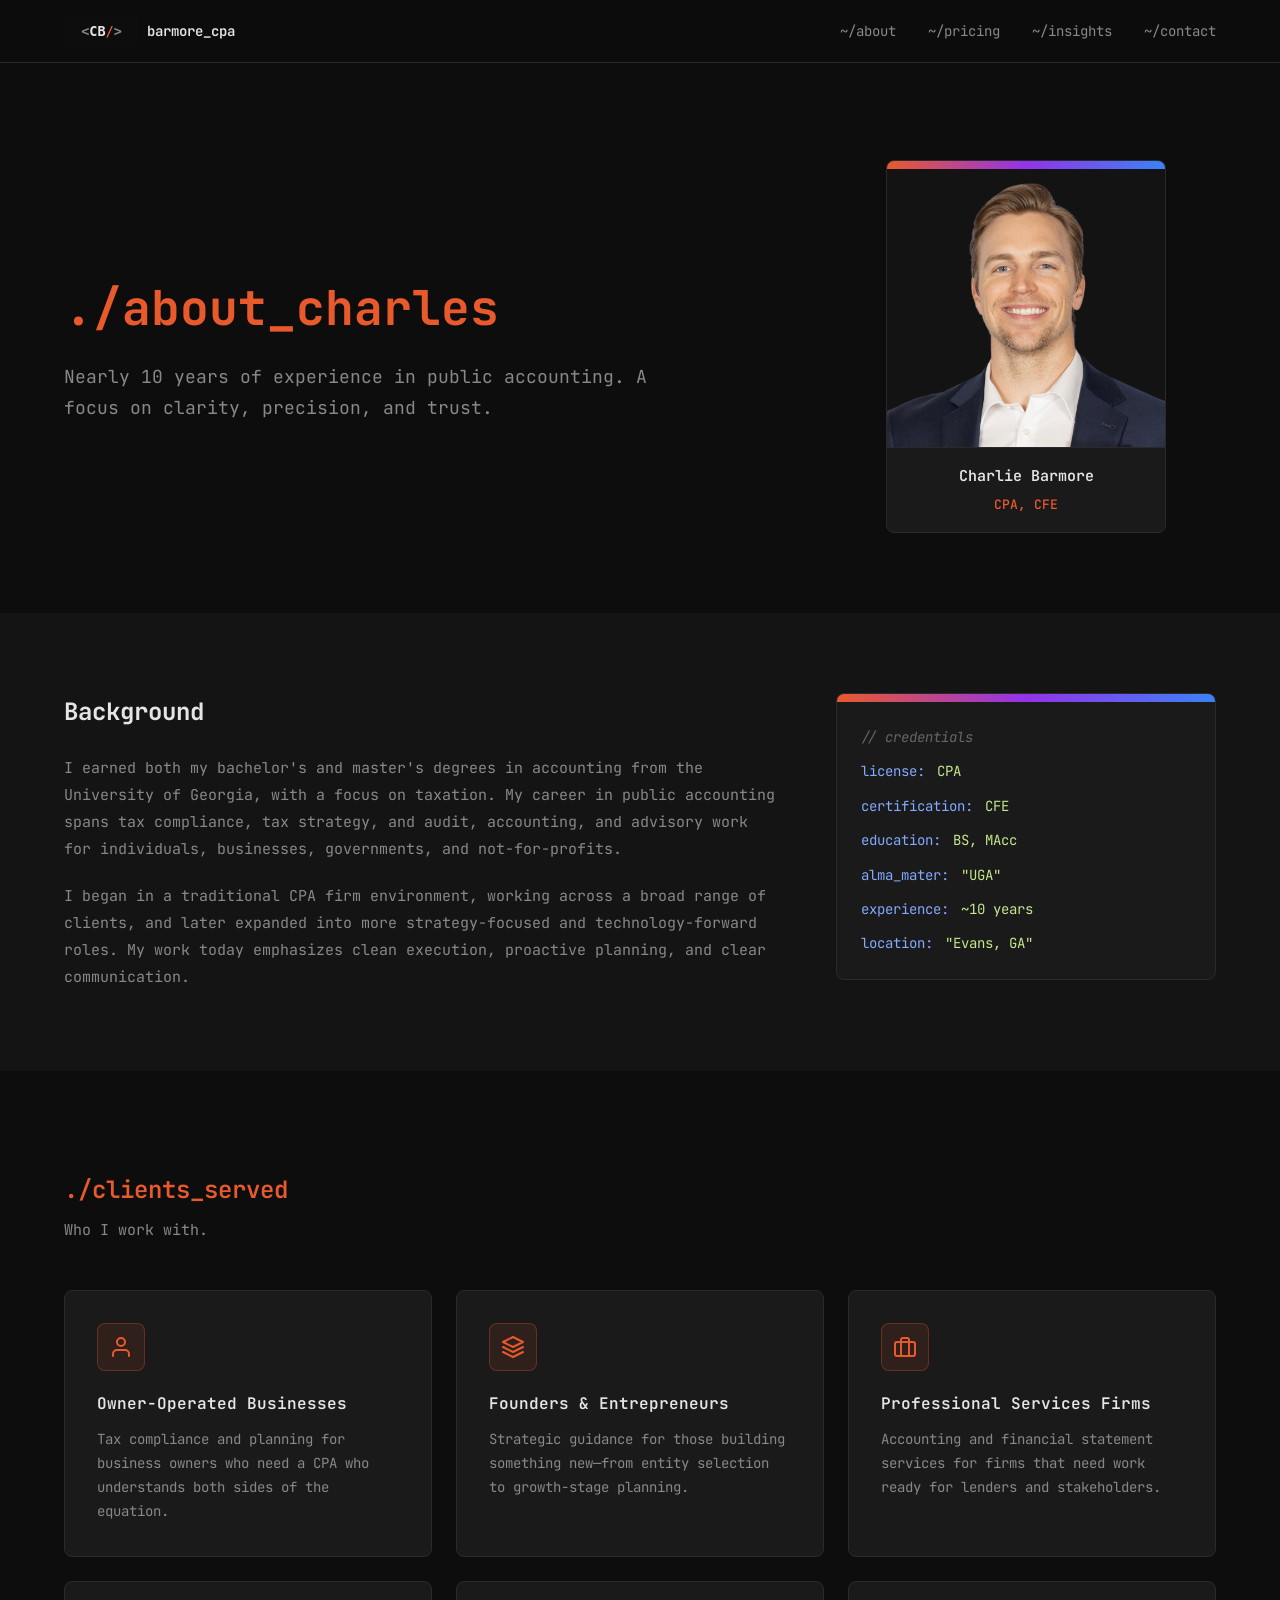
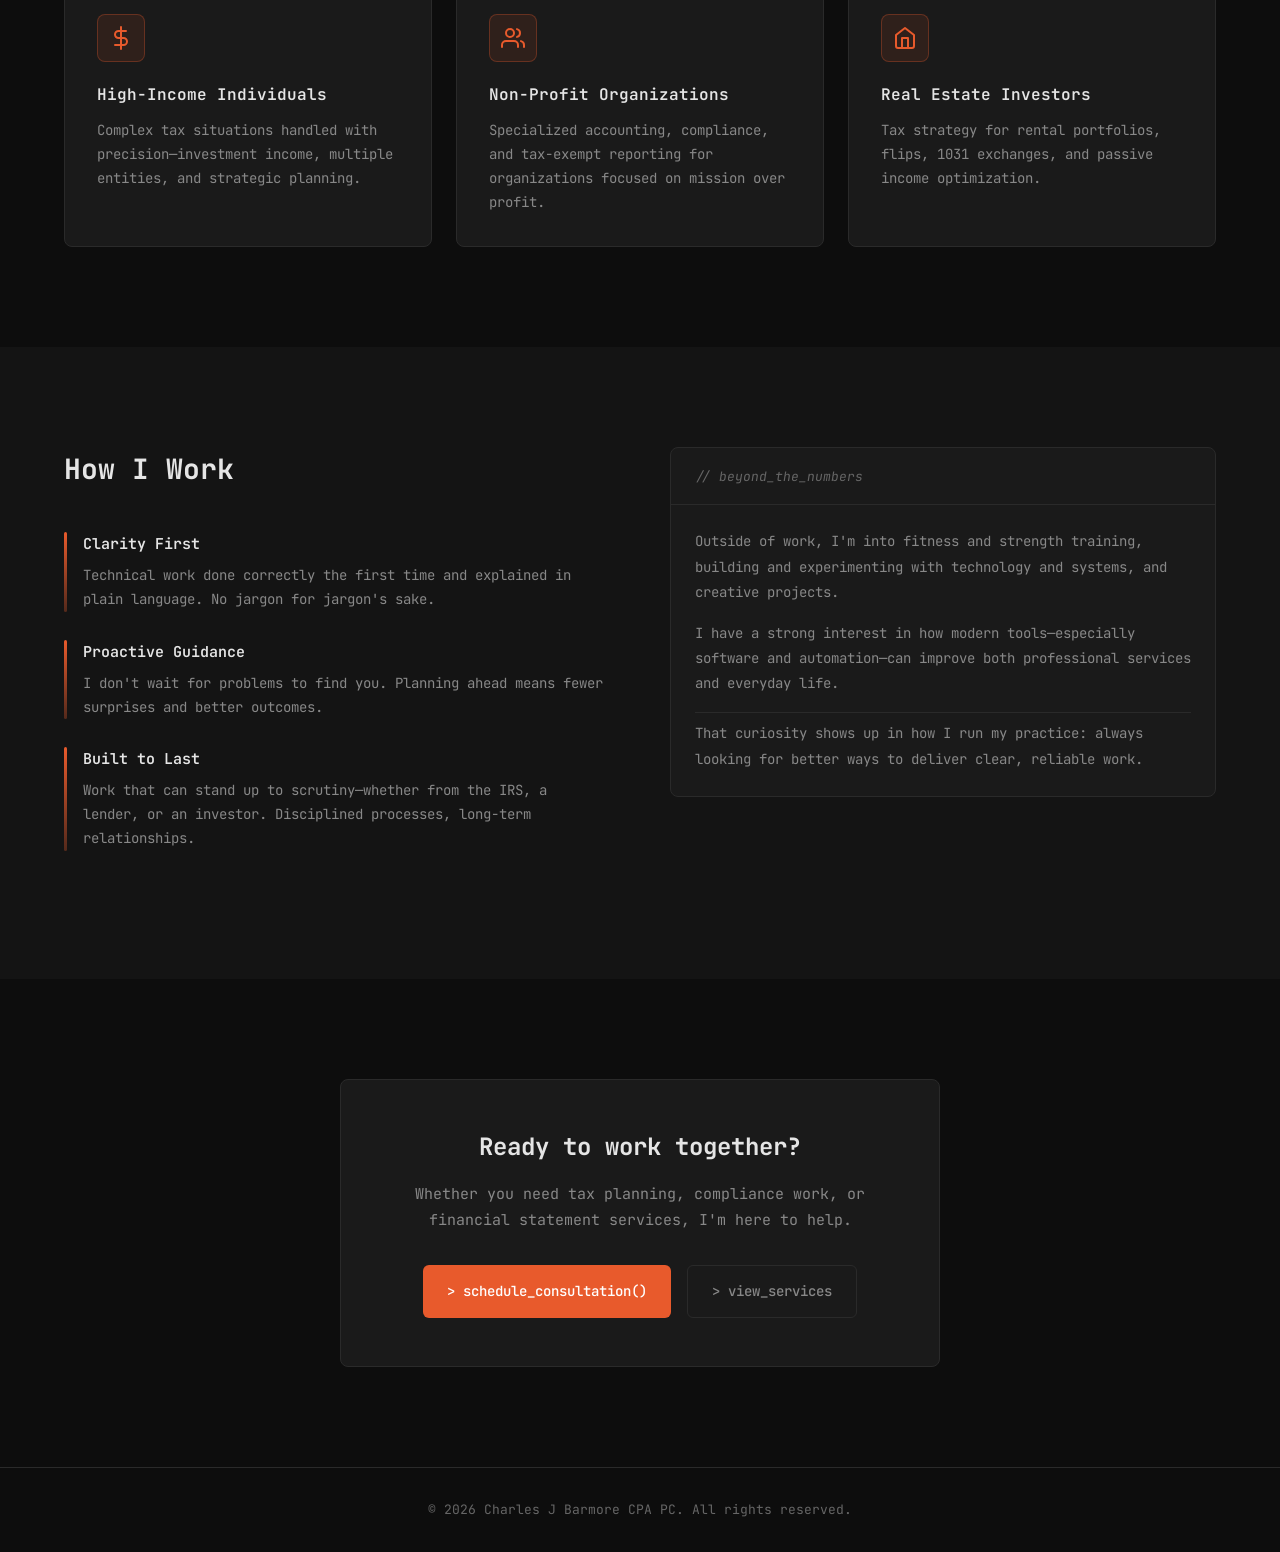
==== about.html @ b48050d1 "Add Notion-powered blog/insights section - Add /api/posts.js endpoint to list published posts from N" ====
<!DOCTYPE html>
<html lang="en">
<head>
    <meta charset="UTF-8">
    <meta name="viewport" content="width=device-width, initial-scale=1.0">
    <title>About | Charles J Barmore CPA PC</title>
    <meta name="description" content="Learn about Charles Barmore, CPA and CFE, with nearly 10 years of experience in tax, accounting, and advisory services for businesses and individuals.">
    <link rel="preconnect" href="https://fonts.googleapis.com">
    <link rel="preconnect" href="https://fonts.gstatic.com" crossorigin>
    <link href="https://fonts.googleapis.com/css2?family=JetBrains+Mono:wght@400;500;600;700&display=swap" rel="stylesheet">
    <link rel="stylesheet" href="styles.css">
</head>
<body>
    <!-- Navigation -->
    <nav class="nav">
        <div class="nav-container">
            <a href="index.html" class="nav-logo">
                <img src="assets/logos/cb-angle-brackets.svg" alt="CB Logo" class="logo-img">
                barmore_cpa
            </a>
            <div class="nav-links">
                <a href="about.html">~/about</a>
                <a href="pricing.html">~/pricing</a>
                <a href="insights.html">~/insights</a>
                <a href="index.html#contact">~/contact</a>
            </div>
        </div>
    </nav>

    <!-- About Hero -->
    <section class="about-hero">
        <div class="container">
            <div class="about-hero-grid">
                <div class="about-hero-content">
                    <h1 class="about-title">./about_charles</h1>
                    <p class="about-intro">
                        Nearly 10 years of experience in public accounting. A focus on clarity, precision, and trust.
                    </p>
                </div>
                <div class="about-photo-container">
                    <div class="about-photo-frame">
                        <div class="photo-header"></div>
                        <img src="assets/CJB CPA.png" alt="Charles Barmore" class="about-photo">
                        <div class="photo-caption">
                            <span class="caption-name">Charlie Barmore</span>
                            <span class="caption-credentials">CPA, CFE</span>
                        </div>
                    </div>
                </div>
            </div>
        </div>
    </section>

    <!-- Bio Section -->
    <section class="about-bio">
        <div class="container">
            <div class="bio-grid">
                <div class="bio-content">
                    <h2>Background</h2>
                    <p>
                        I earned both my bachelor's and master's degrees in accounting from the University of Georgia, with a focus on taxation. My career in public accounting spans tax compliance, tax strategy, and audit, accounting, and advisory work for individuals, businesses, governments, and not-for-profits.
                    </p>
                    <p>
                        I began in a traditional CPA firm environment, working across a broad range of clients, and later expanded into more strategy-focused and technology-forward roles. My work today emphasizes clean execution, proactive planning, and clear communication.
                    </p>
                </div>
                <div class="credentials-card">
                    <div class="credentials-header"></div>
                    <div class="credentials-content">
                        <div class="credential">
                            <span class="credential-label">// credentials</span>
                        </div>
                        <div class="credential">
                            <span class="credential-key">license:</span>
                            <span class="credential-value">CPA</span>
                        </div>
                        <div class="credential">
                            <span class="credential-key">certification:</span>
                            <span class="credential-value">CFE</span>
                        </div>
                        <div class="credential">
                            <span class="credential-key">education:</span>
                            <span class="credential-value">BS, MAcc</span>
                        </div>
                        <div class="credential">
                            <span class="credential-key">alma_mater:</span>
                            <span class="credential-value">"UGA"</span>
                        </div>
                        <div class="credential">
                            <span class="credential-key">experience:</span>
                            <span class="credential-value">~10 years</span>
                        </div>
                        <div class="credential">
                            <span class="credential-key">location:</span>
                            <span class="credential-value">"Evans, GA"</span>
                        </div>
                    </div>
                </div>
            </div>
        </div>
    </section>

    <!-- Clients Section -->
    <section class="about-clients">
        <div class="container">
            <h2 class="section-title">./clients_served</h2>
            <p class="section-subtitle">Who I work with.</p>

            <div class="clients-grid">
                <div class="client-card">
                    <div class="client-icon">
                        <svg xmlns="http://www.w3.org/2000/svg" width="24" height="24" viewBox="0 0 24 24" fill="none" stroke="currentColor" stroke-width="2" stroke-linecap="round" stroke-linejoin="round">
                            <path d="M20 21v-2a4 4 0 0 0-4-4H8a4 4 0 0 0-4 4v2"></path>
                            <circle cx="12" cy="7" r="4"></circle>
                        </svg>
                    </div>
                    <h3>Owner-Operated Businesses</h3>
                    <p>Tax compliance and planning for business owners who need a CPA who understands both sides of the equation.</p>
                </div>

                <div class="client-card">
                    <div class="client-icon">
                        <svg xmlns="http://www.w3.org/2000/svg" width="24" height="24" viewBox="0 0 24 24" fill="none" stroke="currentColor" stroke-width="2" stroke-linecap="round" stroke-linejoin="round">
                            <polygon points="12 2 2 7 12 12 22 7 12 2"></polygon>
                            <polyline points="2 17 12 22 22 17"></polyline>
                            <polyline points="2 12 12 17 22 12"></polyline>
                        </svg>
                    </div>
                    <h3>Founders & Entrepreneurs</h3>
                    <p>Strategic guidance for those building something new—from entity selection to growth-stage planning.</p>
                </div>

                <div class="client-card">
                    <div class="client-icon">
                        <svg xmlns="http://www.w3.org/2000/svg" width="24" height="24" viewBox="0 0 24 24" fill="none" stroke="currentColor" stroke-width="2" stroke-linecap="round" stroke-linejoin="round">
                            <rect x="2" y="7" width="20" height="14" rx="2" ry="2"></rect>
                            <path d="M16 21V5a2 2 0 0 0-2-2h-4a2 2 0 0 0-2 2v16"></path>
                        </svg>
                    </div>
                    <h3>Professional Services Firms</h3>
                    <p>Accounting and financial statement services for firms that need work ready for lenders and stakeholders.</p>
                </div>

                <div class="client-card">
                    <div class="client-icon">
                        <svg xmlns="http://www.w3.org/2000/svg" width="24" height="24" viewBox="0 0 24 24" fill="none" stroke="currentColor" stroke-width="2" stroke-linecap="round" stroke-linejoin="round">
                            <line x1="12" y1="1" x2="12" y2="23"></line>
                            <path d="M17 5H9.5a3.5 3.5 0 0 0 0 7h5a3.5 3.5 0 0 1 0 7H6"></path>
                        </svg>
                    </div>
                    <h3>High-Income Individuals</h3>
                    <p>Complex tax situations handled with precision—investment income, multiple entities, and strategic planning.</p>
                </div>

                <div class="client-card">
                    <div class="client-icon">
                        <svg xmlns="http://www.w3.org/2000/svg" width="24" height="24" viewBox="0 0 24 24" fill="none" stroke="currentColor" stroke-width="2" stroke-linecap="round" stroke-linejoin="round">
                            <path d="M17 21v-2a4 4 0 0 0-4-4H5a4 4 0 0 0-4 4v2"></path>
                            <circle cx="9" cy="7" r="4"></circle>
                            <path d="M23 21v-2a4 4 0 0 0-3-3.87"></path>
                            <path d="M16 3.13a4 4 0 0 1 0 7.75"></path>
                        </svg>
                    </div>
                    <h3>Non-Profit Organizations</h3>
                    <p>Specialized accounting, compliance, and tax-exempt reporting for organizations focused on mission over profit.</p>
                </div>

                <div class="client-card">
                    <div class="client-icon">
                        <svg xmlns="http://www.w3.org/2000/svg" width="24" height="24" viewBox="0 0 24 24" fill="none" stroke="currentColor" stroke-width="2" stroke-linecap="round" stroke-linejoin="round">
                            <path d="M3 9l9-7 9 7v11a2 2 0 0 1-2 2H5a2 2 0 0 1-2-2z"></path>
                            <polyline points="9 22 9 12 15 12 15 22"></polyline>
                        </svg>
                    </div>
                    <h3>Real Estate Investors</h3>
                    <p>Tax strategy for rental portfolios, flips, 1031 exchanges, and passive income optimization.</p>
                </div>
            </div>
        </div>
    </section>

    <!-- Philosophy Section -->
    <section class="about-philosophy">
        <div class="container">
            <div class="philosophy-grid">
                <div class="philosophy-content">
                    <h2>How I Work</h2>

                    <div class="feature">
                        <div class="feature-bar"></div>
                        <div class="feature-content">
                            <h3>Clarity First</h3>
                            <p>Technical work done correctly the first time and explained in plain language. No jargon for jargon's sake.</p>
                        </div>
                    </div>

                    <div class="feature">
                        <div class="feature-bar"></div>
                        <div class="feature-content">
                            <h3>Proactive Guidance</h3>
                            <p>I don't wait for problems to find you. Planning ahead means fewer surprises and better outcomes.</p>
                        </div>
                    </div>

                    <div class="feature">
                        <div class="feature-bar"></div>
                        <div class="feature-content">
                            <h3>Built to Last</h3>
                            <p>Work that can stand up to scrutiny—whether from the IRS, a lender, or an investor. Disciplined processes, long-term relationships.</p>
                        </div>
                    </div>
                </div>

                <div class="personal-block">
                    <div class="personal-header">
                        <span class="personal-label">// beyond_the_numbers</span>
                    </div>
                    <div class="personal-content">
                        <p>Outside of work, I'm into fitness and strength training, building and experimenting with technology and systems, and creative projects.</p>
                        <p>I have a strong interest in how modern tools—especially software and automation—can improve both professional services and everyday life.</p>
                        <p class="personal-highlight">That curiosity shows up in how I run my practice: always looking for better ways to deliver clear, reliable work.</p>
                    </div>
                </div>
            </div>
        </div>
    </section>

    <!-- CTA Section -->
    <section class="about-cta">
        <div class="container">
            <div class="cta-card">
                <h2>Ready to work together?</h2>
                <p>Whether you need tax planning, compliance work, or financial statement services, I'm here to help.</p>
                <div class="cta-buttons">
                    <a href="index.html#contact" class="btn btn-primary">&gt; schedule_consultation()</a>
                    <a href="index.html#services" class="btn btn-secondary">&gt; view_services</a>
                </div>
            </div>
        </div>
    </section>

    <!-- Footer -->
    <footer class="footer">
        <div class="container">
            <p>&copy; 2026 Charles J Barmore CPA PC. All rights reserved.</p>
        </div>
    </footer>
</body>
</html>
---- styles.css ----
/* CSS Variables */
:root {
    --bg-primary: #0d0d0d;
    --bg-secondary: #141414;
    --bg-card: #1a1a1a;
    --bg-card-border: #2a2a2a;
    --text-primary: #e5e5e5;
    --text-secondary: #888888;
    --text-muted: #666666;
    --accent: #e85a2c;
    --accent-hover: #ff6b3d;
    --white: #ffffff;
    --font-mono: 'JetBrains Mono', 'Fira Code', 'SF Mono', Consolas, monospace;
}

/* Reset & Base */
*, *::before, *::after {
    box-sizing: border-box;
    margin: 0;
    padding: 0;
}

html {
    scroll-behavior: smooth;
}

body {
    font-family: var(--font-mono);
    background-color: var(--bg-primary);
    color: var(--text-primary);
    line-height: 1.6;
    font-size: 15px;
    -webkit-font-smoothing: antialiased;
    -moz-osx-font-smoothing: grayscale;
}

a {
    color: inherit;
    text-decoration: none;
}

/* Container */
.container {
    max-width: 1200px;
    margin: 0 auto;
    padding: 0 24px;
}

/* Navigation */
.nav {
    position: fixed;
    top: 0;
    left: 0;
    right: 0;
    z-index: 1000;
    background-color: rgba(13, 13, 13, 0.9);
    backdrop-filter: blur(10px);
    border-bottom: 1px solid var(--bg-card-border);
}

.nav-container {
    max-width: 1200px;
    margin: 0 auto;
    padding: 16px 24px;
    display: flex;
    justify-content: space-between;
    align-items: center;
}

.nav-logo {
    display: flex;
    align-items: center;
    gap: 8px;
    font-weight: 600;
    font-size: 14px;
}

.logo-icon {
    opacity: 0.7;
}

.logo-img {
    height: 30px;
    width: auto;
}

.nav-links {
    display: flex;
    gap: 32px;
}

.nav-links a {
    color: var(--text-secondary);
    font-size: 14px;
    transition: color 0.2s ease;
}

.nav-links a:hover {
    color: var(--text-primary);
}

/* Hero Section */
.hero {
    min-height: 100vh;
    display: flex;
    align-items: center;
    padding: 120px 0 80px;
}

.status-badge {
    display: inline-flex;
    align-items: center;
    gap: 8px;
    padding: 8px 16px;
    background-color: var(--bg-secondary);
    border: 1px solid var(--bg-card-border);
    border-radius: 20px;
    font-size: 13px;
    color: var(--text-secondary);
    margin-bottom: 32px;
}

.status-dot {
    width: 8px;
    height: 8px;
    background-color: #22c55e;
    border-radius: 50%;
    animation: pulse 2s infinite;
}

@keyframes pulse {
    0%, 100% { opacity: 1; }
    50% { opacity: 0.5; }
}

.hero-title {
    font-size: clamp(40px, 8vw, 72px);
    font-weight: 700;
    line-height: 1.1;
    margin-bottom: 24px;
    letter-spacing: -1px;
}

.hero-title .highlight {
    color: var(--accent);
}

.hero-subtitle {
    font-size: 16px;
    color: var(--text-secondary);
    max-width: 600px;
    margin-bottom: 40px;
    line-height: 1.7;
}

.hero-buttons {
    display: flex;
    gap: 16px;
    flex-wrap: wrap;
}

/* Buttons */
.btn {
    display: inline-flex;
    align-items: center;
    padding: 14px 24px;
    font-family: var(--font-mono);
    font-size: 14px;
    font-weight: 500;
    border-radius: 6px;
    transition: all 0.2s ease;
    cursor: pointer;
    border: none;
}

.btn-primary {
    background-color: var(--accent);
    color: var(--white);
}

.btn-primary:hover {
    background-color: var(--accent-hover);
    transform: translateY(-1px);
}

.btn-secondary {
    background-color: transparent;
    color: var(--text-secondary);
    border: 1px solid var(--bg-card-border);
}

.btn-secondary:hover {
    border-color: var(--text-muted);
    color: var(--text-primary);
}

/* Services Section */
.services {
    padding: 100px 0;
    background-color: var(--bg-primary);
}

.section-title {
    font-size: 24px;
    font-weight: 600;
    color: var(--accent);
    margin-bottom: 8px;
}

.section-title.centered {
    text-align: center;
}

.section-subtitle {
    color: var(--text-secondary);
    margin-bottom: 48px;
    font-size: 15px;
}

.services-grid {
    display: grid;
    grid-template-columns: repeat(auto-fit, minmax(300px, 1fr));
    gap: 24px;
}

.service-card {
    background-color: var(--bg-card);
    border: 1px solid var(--bg-card-border);
    border-radius: 8px;
    padding: 32px;
    transition: border-color 0.2s ease;
}

.service-card:hover {
    border-color: var(--text-muted);
}

.service-icon {
    width: 48px;
    height: 48px;
    display: flex;
    align-items: center;
    justify-content: center;
    background-color: rgba(232, 90, 44, 0.1);
    border: 1px solid rgba(232, 90, 44, 0.3);
    border-radius: 8px;
    margin-bottom: 20px;
    color: var(--accent);
}

.service-card h3 {
    font-size: 16px;
    font-weight: 600;
    margin-bottom: 12px;
    color: var(--text-primary);
}

.service-card p {
    font-size: 14px;
    color: var(--text-secondary);
    line-height: 1.7;
}

/* Why Choose Section */
.why-choose {
    padding: 100px 0;
    background-color: var(--bg-secondary);
}

.why-choose-grid {
    display: grid;
    grid-template-columns: 1fr 1fr;
    gap: 60px;
    align-items: center;
}

.why-choose-content h2 {
    font-size: 28px;
    font-weight: 700;
    margin-bottom: 40px;
}

.feature {
    display: flex;
    gap: 16px;
    margin-bottom: 28px;
}

.feature-bar {
    width: 3px;
    background: linear-gradient(180deg, var(--accent) 0%, rgba(232, 90, 44, 0.3) 100%);
    border-radius: 2px;
    flex-shrink: 0;
}

.feature-content h3 {
    font-size: 15px;
    font-weight: 600;
    margin-bottom: 8px;
}

.feature-content p {
    font-size: 14px;
    color: var(--text-secondary);
    line-height: 1.7;
}

/* Code Block */
.code-block {
    background-color: var(--bg-card);
    border: 1px solid var(--bg-card-border);
    border-radius: 8px;
    overflow: hidden;
}

.code-header {
    height: 8px;
    background: linear-gradient(90deg, var(--accent) 0%, #9333ea 50%, #3b82f6 100%);
}

.code-block pre {
    padding: 24px;
    overflow-x: auto;
    font-size: 13px;
    line-height: 1.8;
}

.code-block code {
    font-family: var(--font-mono);
}

.code-block .keyword {
    color: #c792ea;
}

.code-block .class-name {
    color: #ffcb6b;
}

.code-block .function {
    color: #82aaff;
}

.code-block .param {
    color: var(--accent);
}

/* Contact Section */
.contact {
    padding: 100px 0;
    background-color: var(--bg-primary);
}

.contact .section-title {
    margin-bottom: 48px;
}

.contact-card {
    max-width: 700px;
    margin: 0 auto;
    background-color: var(--bg-card);
    border: 1px solid var(--bg-card-border);
    border-radius: 8px;
    padding: 40px;
}

.contact-info {
    margin-bottom: 32px;
}

.contact-item {
    display: flex;
    align-items: center;
    gap: 12px;
    margin-bottom: 16px;
    color: var(--text-primary);
    font-size: 14px;
}

.contact-item svg {
    color: var(--accent);
    flex-shrink: 0;
}

.contact-item a {
    transition: color 0.2s ease;
}

.contact-item a:hover {
    color: var(--accent);
}

.form-label {
    font-size: 14px;
    color: var(--text-secondary);
    margin-bottom: 16px;
}

.contact-form {
    display: flex;
    flex-direction: column;
    gap: 20px;
}

.form-row {
    display: grid;
    grid-template-columns: 1fr 1fr;
    gap: 16px;
}

.form-group {
    display: flex;
    flex-direction: column;
    gap: 8px;
}

.form-group label {
    font-size: 13px;
    color: var(--text-secondary);
    font-weight: 500;
}

.contact-form input,
.contact-form textarea,
.contact-form select {
    width: 100%;
    padding: 14px 16px;
    background-color: var(--bg-secondary);
    border: 1px solid var(--bg-card-border);
    border-radius: 6px;
    color: var(--text-primary);
    font-family: var(--font-mono);
    font-size: 14px;
    transition: border-color 0.2s ease;
}

.contact-form select {
    cursor: pointer;
    appearance: none;
    background-image: url("data:image/svg+xml,%3Csvg xmlns='http://www.w3.org/2000/svg' width='12' height='12' viewBox='0 0 12 12' fill='none' stroke='%23888888' stroke-width='2' stroke-linecap='round' stroke-linejoin='round'%3E%3Cpath d='M2 4l4 4 4-4'/%3E%3C/svg%3E");
    background-repeat: no-repeat;
    background-position: right 16px center;
}

.contact-form select option {
    background-color: var(--bg-secondary);
    color: var(--text-primary);
}

.contact-form input::placeholder,
.contact-form textarea::placeholder {
    color: var(--text-muted);
}

.contact-form input:focus,
.contact-form textarea:focus,
.contact-form select:focus {
    outline: none;
    border-color: var(--text-muted);
}

.contact-form textarea {
    resize: vertical;
    min-height: 140px;
}

.btn-submit {
    background-color: var(--text-primary);
    color: var(--bg-primary);
    font-weight: 600;
    width: 100%;
    justify-content: center;
}

.btn-submit:hover {
    background-color: var(--white);
}

.btn-submit:disabled {
    opacity: 0.7;
    cursor: not-allowed;
}

.form-status {
    margin-top: 16px;
    font-size: 14px;
    text-align: center;
}

.form-status.success {
    color: #22c55e;
}

.form-status.error {
    color: #ef4444;
}

/* About Page */
.about-hero {
    padding: 160px 0 80px;
    background-color: var(--bg-primary);
}

.about-hero-grid {
    display: grid;
    grid-template-columns: 1fr 380px;
    gap: 60px;
    align-items: center;
}

.about-hero-content {
    max-width: 600px;
}

.about-title {
    font-size: clamp(32px, 6vw, 48px);
    font-weight: 700;
    color: var(--accent);
    margin-bottom: 16px;
}

.about-intro {
    font-size: 18px;
    color: var(--text-secondary);
    max-width: 600px;
    line-height: 1.7;
}

/* About Photo */
.about-photo-container {
    display: flex;
    justify-content: center;
}

.about-photo-frame {
    background-color: var(--bg-card);
    border: 1px solid var(--bg-card-border);
    border-radius: 8px;
    overflow: hidden;
    width: 280px;
}

.photo-header {
    height: 8px;
    background: linear-gradient(90deg, var(--accent) 0%, #9333ea 50%, #3b82f6 100%);
}

.about-photo {
    width: 100%;
    height: auto;
    display: block;
}

.photo-caption {
    padding: 16px;
    text-align: center;
    border-top: 1px solid var(--bg-card-border);
}

.caption-name {
    display: block;
    font-size: 15px;
    font-weight: 600;
    color: var(--text-primary);
    margin-bottom: 4px;
}

.caption-credentials {
    font-size: 13px;
    color: var(--accent);
    font-weight: 500;
}

/* Bio Section */
.about-bio {
    padding: 80px 0;
    background-color: var(--bg-secondary);
}

.bio-grid {
    display: grid;
    grid-template-columns: 1fr 380px;
    gap: 60px;
    align-items: start;
}

.bio-content h2 {
    font-size: 24px;
    font-weight: 700;
    margin-bottom: 24px;
}

.bio-content p {
    font-size: 15px;
    color: var(--text-secondary);
    line-height: 1.8;
    margin-bottom: 20px;
}

.bio-content p:last-child {
    margin-bottom: 0;
}

/* Credentials Card */
.credentials-card {
    background-color: var(--bg-card);
    border: 1px solid var(--bg-card-border);
    border-radius: 8px;
    overflow: hidden;
}

.credentials-header {
    height: 8px;
    background: linear-gradient(90deg, var(--accent) 0%, #9333ea 50%, #3b82f6 100%);
}

.credentials-content {
    padding: 24px;
}

.credential {
    display: flex;
    gap: 12px;
    margin-bottom: 12px;
    font-size: 14px;
}

.credential:last-child {
    margin-bottom: 0;
}

.credential-label {
    color: var(--text-muted);
    font-style: italic;
}

.credential-key {
    color: #82aaff;
}

.credential-value {
    color: #c3e88d;
}

/* Clients Section */
.about-clients {
    padding: 100px 0;
    background-color: var(--bg-primary);
}

.clients-grid {
    display: grid;
    grid-template-columns: repeat(auto-fit, minmax(280px, 1fr));
    gap: 24px;
}

.client-card {
    background-color: var(--bg-card);
    border: 1px solid var(--bg-card-border);
    border-radius: 8px;
    padding: 32px;
    transition: border-color 0.2s ease;
}

.client-card:hover {
    border-color: var(--text-muted);
}

.client-icon {
    width: 48px;
    height: 48px;
    display: flex;
    align-items: center;
    justify-content: center;
    background-color: rgba(232, 90, 44, 0.1);
    border: 1px solid rgba(232, 90, 44, 0.3);
    border-radius: 8px;
    margin-bottom: 20px;
    color: var(--accent);
}

.client-card h3 {
    font-size: 16px;
    font-weight: 600;
    margin-bottom: 12px;
    color: var(--text-primary);
}

.client-card p {
    font-size: 14px;
    color: var(--text-secondary);
    line-height: 1.7;
}

/* Philosophy Section */
.about-philosophy {
    padding: 100px 0;
    background-color: var(--bg-secondary);
}

.philosophy-grid {
    display: grid;
    grid-template-columns: 1fr 1fr;
    gap: 60px;
    align-items: start;
}

.philosophy-content h2 {
    font-size: 28px;
    font-weight: 700;
    margin-bottom: 40px;
}

/* Personal Block */
.personal-block {
    background-color: var(--bg-card);
    border: 1px solid var(--bg-card-border);
    border-radius: 8px;
    overflow: hidden;
}

.personal-header {
    padding: 16px 24px;
    border-bottom: 1px solid var(--bg-card-border);
}

.personal-label {
    font-size: 13px;
    color: var(--text-muted);
    font-style: italic;
}

.personal-content {
    padding: 24px;
}

.personal-content p {
    font-size: 14px;
    color: var(--text-secondary);
    line-height: 1.8;
    margin-bottom: 16px;
}

.personal-content p:last-child {
    margin-bottom: 0;
}

.personal-highlight {
    color: var(--text-primary);
    padding-top: 8px;
    border-top: 1px solid var(--bg-card-border);
}

/* CTA Section */
.about-cta {
    padding: 100px 0;
    background-color: var(--bg-primary);
}

.cta-card {
    max-width: 600px;
    margin: 0 auto;
    text-align: center;
    background-color: var(--bg-card);
    border: 1px solid var(--bg-card-border);
    border-radius: 8px;
    padding: 48px;
}

.cta-card h2 {
    font-size: 24px;
    font-weight: 700;
    margin-bottom: 16px;
}

.cta-card p {
    font-size: 15px;
    color: var(--text-secondary);
    margin-bottom: 32px;
    line-height: 1.7;
}

.cta-buttons {
    display: flex;
    gap: 16px;
    justify-content: center;
    flex-wrap: wrap;
}

/* ==================== */
/* Pricing Page Styles  */
/* ==================== */

.pricing-hero {
    padding: 160px 0 60px;
    background-color: var(--bg-primary);
}

.pricing-title {
    font-size: clamp(32px, 6vw, 48px);
    font-weight: 700;
    color: var(--accent);
    margin-bottom: 16px;
}

.pricing-intro {
    font-size: 18px;
    color: var(--text-secondary);
    max-width: 600px;
    line-height: 1.7;
}

.pricing-section {
    padding: 80px 0;
    background-color: var(--bg-primary);
}

.pricing-section.alt-bg {
    background-color: var(--bg-secondary);
}

.pricing-grid {
    display: grid;
    grid-template-columns: repeat(3, 1fr);
    gap: 24px;
    margin-top: 48px;
}

.pricing-card {
    background-color: var(--bg-card);
    border: 1px solid var(--bg-card-border);
    border-radius: 8px;
    padding: 32px;
    display: flex;
    flex-direction: column;
    position: relative;
    transition: border-color 0.2s ease;
}

.pricing-card:hover {
    border-color: var(--text-muted);
}

.pricing-card.featured {
    border-color: var(--accent);
    box-shadow: 0 0 30px rgba(232, 90, 44, 0.1);
}

.featured-badge {
    position: absolute;
    top: -12px;
    left: 50%;
    transform: translateX(-50%);
    background-color: var(--accent);
    color: var(--white);
    font-size: 12px;
    font-weight: 600;
    padding: 4px 12px;
    border-radius: 12px;
}

.pricing-header {
    margin-bottom: 24px;
}

.pricing-header h3 {
    font-size: 20px;
    font-weight: 700;
    margin-bottom: 8px;
}

.pricing-desc {
    font-size: 14px;
    color: var(--text-muted);
}

.pricing-price {
    margin-bottom: 24px;
    padding-bottom: 24px;
    border-bottom: 1px solid var(--bg-card-border);
}

.price-amount {
    font-size: 42px;
    font-weight: 700;
    color: var(--text-primary);
}

.price-period {
    font-size: 14px;
    color: var(--text-muted);
    margin-left: 8px;
}

.pricing-features {
    list-style: none;
    flex-grow: 1;
    margin-bottom: 24px;
}

.pricing-features li {
    display: flex;
    align-items: flex-start;
    gap: 12px;
    font-size: 14px;
    color: var(--text-secondary);
    margin-bottom: 12px;
    line-height: 1.5;
}

.pricing-features .check {
    color: var(--accent);
    font-weight: 600;
    flex-shrink: 0;
}

.pricing-btn {
    width: 100%;
    justify-content: center;
    margin-top: auto;
}

/* Add-ons */
.addons-grid {
    display: grid;
    grid-template-columns: repeat(4, 1fr);
    gap: 20px;
    margin-top: 48px;
}

.addon-card {
    background-color: var(--bg-card);
    border: 1px solid var(--bg-card-border);
    border-radius: 8px;
    padding: 24px;
    transition: border-color 0.2s ease;
}

.addon-card:hover {
    border-color: var(--text-muted);
}

.addon-name {
    font-size: 15px;
    font-weight: 600;
    margin-bottom: 8px;
}

.addon-price {
    font-size: 24px;
    font-weight: 700;
    color: var(--accent);
    margin-bottom: 12px;
}

.addon-desc {
    font-size: 13px;
    color: var(--text-muted);
    line-height: 1.6;
}

/* Pricing CTA */
.pricing-cta {
    padding: 80px 0;
    background-color: var(--bg-secondary);
}

/* Footer */
.footer {
    padding: 32px 0;
    border-top: 1px solid var(--bg-card-border);
    text-align: center;
}

.footer p {
    font-size: 13px;
    color: var(--text-muted);
}

/* Responsive */
@media (max-width: 900px) {
    .pricing-grid {
        grid-template-columns: 1fr;
        max-width: 400px;
        margin-left: auto;
        margin-right: auto;
    }

    .addons-grid {
        grid-template-columns: repeat(2, 1fr);
    }

    .about-hero-grid {
        grid-template-columns: 1fr;
        gap: 40px;
        text-align: center;
    }

    .about-hero-content {
        max-width: 100%;
    }

    .about-photo-container {
        justify-content: center;
        padding-right: 0;
    }

    .about-photo-frame {
        width: 220px;
    }

    .why-choose-grid {
        grid-template-columns: 1fr;
        gap: 40px;
    }

    .code-block {
        order: -1;
    }

    .bio-grid {
        grid-template-columns: 1fr;
        gap: 40px;
    }

    .credentials-card {
        order: -1;
    }

    .philosophy-grid {
        grid-template-columns: 1fr;
        gap: 40px;
    }

    .personal-block {
        order: -1;
    }
}

@media (max-width: 600px) {
    .nav-links {
        gap: 20px;
    }

    .nav-links a {
        font-size: 13px;
    }

    .addons-grid {
        grid-template-columns: 1fr;
    }

    .pricing-hero {
        padding: 120px 0 40px;
    }

    .hero {
        padding: 100px 0 60px;
    }

    .hero-title {
        font-size: 32px;
    }

    .hero-subtitle {
        font-size: 14px;
    }

    .hero-buttons {
        flex-direction: column;
    }

    .btn {
        width: 100%;
        justify-content: center;
    }

    .services-grid {
        grid-template-columns: 1fr;
    }

    .contact-card {
        padding: 24px;
    }

    .form-row {
        grid-template-columns: 1fr;
    }

    .about-hero {
        padding: 120px 0 60px;
    }

    .about-intro {
        font-size: 16px;
    }

    .clients-grid {
        grid-template-columns: 1fr;
    }

    .cta-card {
        padding: 32px 24px;
    }

    .cta-buttons {
        flex-direction: column;
    }
}

/* ==================== */
/* Insights/Blog Styles */
/* ==================== */

.insights-hero {
    padding: 160px 0 60px;
    background-color: var(--bg-primary);
}

.insights-title {
    font-size: clamp(32px, 6vw, 48px);
    font-weight: 700;
    color: var(--accent);
    margin-bottom: 16px;
}

.insights-intro {
    font-size: 18px;
    color: var(--text-secondary);
    max-width: 600px;
    line-height: 1.7;
}

/* Category Filters */
.insights-filters {
    padding: 0 0 40px;
    background-color: var(--bg-primary);
}

.filter-buttons {
    display: flex;
    gap: 12px;
    flex-wrap: wrap;
}

.filter-btn {
    padding: 10px 20px;
    background-color: var(--bg-card);
    border: 1px solid var(--bg-card-border);
    border-radius: 6px;
    color: var(--text-secondary);
    font-family: var(--font-mono);
    font-size: 13px;
    cursor: pointer;
    transition: all 0.2s ease;
}

.filter-btn:hover {
    border-color: var(--text-muted);
    color: var(--text-primary);
}

.filter-btn.active {
    background-color: var(--accent);
    border-color: var(--accent);
    color: var(--white);
}

/* Posts Grid */
.insights-posts {
    padding: 0 0 100px;
    background-color: var(--bg-primary);
    min-height: 400px;
}

.posts-grid {
    display: grid;
    grid-template-columns: repeat(auto-fill, minmax(320px, 1fr));
    gap: 24px;
}

.post-card {
    background-color: var(--bg-card);
    border: 1px solid var(--bg-card-border);
    border-radius: 8px;
    overflow: hidden;
    cursor: pointer;
    transition: all 0.2s ease;
}

.post-card:hover {
    border-color: var(--text-muted);
    transform: translateY(-2px);
}

.post-cover {
    width: 100%;
    height: 180px;
    overflow: hidden;
    background-color: var(--bg-secondary);
}

.post-cover img {
    width: 100%;
    height: 100%;
    object-fit: cover;
}

.post-content {
    padding: 24px;
}

.post-meta {
    display: flex;
    align-items: center;
    gap: 12px;
    margin-bottom: 12px;
}

.post-category {
    font-size: 11px;
    font-weight: 600;
    text-transform: uppercase;
    letter-spacing: 0.5px;
    color: var(--accent);
    background-color: rgba(232, 90, 44, 0.1);
    padding: 4px 10px;
    border-radius: 4px;
}

.post-date {
    font-size: 12px;
    color: var(--text-muted);
}

.post-title {
    font-size: 18px;
    font-weight: 600;
    color: var(--text-primary);
    margin-bottom: 12px;
    line-height: 1.4;
}

.post-excerpt {
    font-size: 14px;
    color: var(--text-secondary);
    line-height: 1.6;
    margin-bottom: 16px;
    display: -webkit-box;
    -webkit-line-clamp: 3;
    -webkit-box-orient: vertical;
    overflow: hidden;
}

.post-read-more {
    font-size: 13px;
    color: var(--text-muted);
    transition: color 0.2s ease;
}

.post-card:hover .post-read-more {
    color: var(--accent);
}

/* Loading & Error States */
.posts-loading,
.posts-empty,
.posts-error {
    display: flex;
    flex-direction: column;
    align-items: center;
    justify-content: center;
    padding: 60px 24px;
    text-align: center;
    color: var(--text-secondary);
    font-size: 14px;
}

.loading-spinner {
    width: 24px;
    height: 24px;
    border: 2px solid var(--bg-card-border);
    border-top-color: var(--accent);
    border-radius: 50%;
    animation: spin 0.8s linear infinite;
    margin-bottom: 16px;
}

@keyframes spin {
    to { transform: rotate(360deg); }
}

/* ==================== */
/* Single Post Page     */
/* ==================== */

.post-container {
    padding: 120px 0 100px;
    background-color: var(--bg-primary);
    min-height: 100vh;
}

.post-back {
    display: inline-block;
    font-size: 14px;
    color: var(--text-muted);
    margin-bottom: 32px;
    transition: color 0.2s ease;
}

.post-back:hover {
    color: var(--accent);
}

.post-header {
    margin-bottom: 48px;
}

.post-hero-cover {
    width: 100%;
    max-height: 400px;
    overflow: hidden;
    border-radius: 8px;
    margin-bottom: 32px;
}

.post-hero-cover img {
    width: 100%;
    height: 100%;
    object-fit: cover;
}

.post-hero-title {
    font-size: clamp(28px, 5vw, 42px);
    font-weight: 700;
    color: var(--text-primary);
    line-height: 1.2;
    margin-top: 16px;
}

/* Post Body - Notion Block Styles */
.post-body {
    max-width: 720px;
    font-size: 15px;
    line-height: 1.8;
    color: var(--text-secondary);
}

.post-body a {
    color: var(--accent);
    text-decoration: underline;
    text-underline-offset: 2px;
}

.post-body a:hover {
    color: var(--accent-hover);
}

/* Paragraphs */
.notion-paragraph {
    margin-bottom: 20px;
}

/* Headings */
.notion-h1 {
    font-size: 28px;
    font-weight: 700;
    color: var(--text-primary);
    margin: 48px 0 20px;
}

.notion-h2 {
    font-size: 22px;
    font-weight: 600;
    color: var(--text-primary);
    margin: 40px 0 16px;
}

.notion-h3 {
    font-size: 18px;
    font-weight: 600;
    color: var(--text-primary);
    margin: 32px 0 12px;
}

/* Lists */
.notion-list {
    margin: 0 0 20px 24px;
    padding: 0;
}

.notion-list-item {
    margin-bottom: 8px;
}

.notion-list .notion-list {
    margin-top: 8px;
    margin-bottom: 0;
}

/* Toggle Blocks */
.notion-toggle {
    margin-bottom: 16px;
    border: 1px solid var(--bg-card-border);
    border-radius: 6px;
    background-color: var(--bg-card);
}

.notion-toggle summary {
    padding: 16px 20px;
    cursor: pointer;
    color: var(--text-primary);
    font-weight: 500;
    list-style: none;
    display: flex;
    align-items: center;
    gap: 12px;
}

.notion-toggle summary::-webkit-details-marker {
    display: none;
}

.notion-toggle summary::before {
    content: '';
    width: 0;
    height: 0;
    border-left: 6px solid var(--accent);
    border-top: 5px solid transparent;
    border-bottom: 5px solid transparent;
    transition: transform 0.2s ease;
    flex-shrink: 0;
}

.notion-toggle[open] summary::before {
    transform: rotate(90deg);
}

.toggle-content {
    padding: 0 20px 16px 38px;
    border-top: 1px solid var(--bg-card-border);
}

.toggle-content > *:first-child {
    margin-top: 16px;
}

.toggle-content > *:last-child {
    margin-bottom: 0;
}

/* Code Blocks */
.notion-code {
    margin-bottom: 20px;
    border-radius: 8px;
    overflow: hidden;
    background-color: var(--bg-card);
    border: 1px solid var(--bg-card-border);
}

.notion-code .code-language {
    padding: 8px 16px;
    font-size: 11px;
    color: var(--text-muted);
    background-color: var(--bg-secondary);
    border-bottom: 1px solid var(--bg-card-border);
    text-transform: lowercase;
}

.notion-code pre {
    padding: 16px;
    margin: 0;
    overflow-x: auto;
    font-size: 13px;
    line-height: 1.6;
}

.notion-code code {
    font-family: var(--font-mono);
    color: var(--text-primary);
}

/* Inline Code */
.inline-code {
    font-family: var(--font-mono);
    font-size: 0.9em;
    background-color: var(--bg-card);
    padding: 2px 6px;
    border-radius: 4px;
    color: var(--accent);
}

/* Quotes */
.notion-quote {
    margin: 24px 0;
    padding: 16px 24px;
    border-left: 3px solid var(--accent);
    background-color: var(--bg-card);
    font-style: italic;
    color: var(--text-primary);
}

/* Callouts */
.notion-callout {
    display: flex;
    gap: 12px;
    padding: 16px 20px;
    margin-bottom: 20px;
    background-color: var(--bg-card);
    border: 1px solid var(--bg-card-border);
    border-radius: 6px;
}

.callout-icon {
    font-size: 20px;
    flex-shrink: 0;
}

.callout-content {
    flex: 1;
}

.callout-content > *:last-child {
    margin-bottom: 0;
}

/* Divider */
.notion-divider {
    border: none;
    border-top: 1px solid var(--bg-card-border);
    margin: 32px 0;
}

/* Images */
.notion-image {
    margin: 24px 0;
}

.notion-image img {
    max-width: 100%;
    height: auto;
    border-radius: 6px;
}

.notion-image figcaption {
    margin-top: 8px;
    font-size: 13px;
    color: var(--text-muted);
    text-align: center;
}

/* Videos */
.notion-video {
    margin: 24px 0;
    position: relative;
    padding-bottom: 56.25%;
    height: 0;
    overflow: hidden;
    border-radius: 6px;
}

.notion-video iframe,
.notion-video video {
    position: absolute;
    top: 0;
    left: 0;
    width: 100%;
    height: 100%;
}

/* Bookmarks */
.notion-bookmark {
    display: block;
    padding: 16px 20px;
    margin-bottom: 20px;
    background-color: var(--bg-card);
    border: 1px solid var(--bg-card-border);
    border-radius: 6px;
    text-decoration: none;
    transition: border-color 0.2s ease;
}

.notion-bookmark:hover {
    border-color: var(--text-muted);
}

.bookmark-url {
    font-size: 13px;
    color: var(--text-muted);
    word-break: break-all;
}

/* Embeds */
.notion-embed {
    margin: 24px 0;
    position: relative;
    padding-bottom: 56.25%;
    height: 0;
    overflow: hidden;
    border-radius: 6px;
}

.notion-embed iframe {
    position: absolute;
    top: 0;
    left: 0;
    width: 100%;
    height: 100%;
    border: none;
}

/* Tables */
.notion-table {
    width: 100%;
    margin: 24px 0;
    border-collapse: collapse;
    font-size: 14px;
}

.notion-table th,
.notion-table td {
    padding: 12px 16px;
    border: 1px solid var(--bg-card-border);
    text-align: left;
}

.notion-table th {
    background-color: var(--bg-card);
    color: var(--text-primary);
    font-weight: 600;
}

.notion-table td {
    background-color: var(--bg-secondary);
}

/* Columns */
.notion-columns {
    display: flex;
    gap: 24px;
    margin-bottom: 20px;
}

.notion-column {
    flex: 1;
    min-width: 0;
}

/* To-do items */
.notion-todo {
    display: flex;
    align-items: flex-start;
    gap: 12px;
    margin-bottom: 8px;
}

.todo-checkbox {
    width: 18px;
    height: 18px;
    border: 2px solid var(--bg-card-border);
    border-radius: 4px;
    display: flex;
    align-items: center;
    justify-content: center;
    font-size: 12px;
    flex-shrink: 0;
    margin-top: 2px;
}

.notion-todo.checked .todo-checkbox {
    background-color: var(--accent);
    border-color: var(--accent);
    color: var(--white);
}

.notion-todo.checked .todo-text {
    text-decoration: line-through;
    color: var(--text-muted);
}

/* Text colors from Notion */
.color-gray { color: var(--text-muted); }
.color-brown { color: #8b5a2b; }
.color-orange { color: var(--accent); }
.color-yellow { color: #d4a017; }
.color-green { color: #22c55e; }
.color-blue { color: #3b82f6; }
.color-purple { color: #9333ea; }
.color-pink { color: #ec4899; }
.color-red { color: #ef4444; }

/* Responsive - Blog */
@media (max-width: 768px) {
    .posts-grid {
        grid-template-columns: 1fr;
    }

    .notion-columns {
        flex-direction: column;
    }

    .notion-table {
        display: block;
        overflow-x: auto;
    }
}

@media (max-width: 600px) {
    .insights-hero {
        padding: 120px 0 40px;
    }

    .insights-intro {
        font-size: 16px;
    }

    .filter-buttons {
        gap: 8px;
    }

    .filter-btn {
        padding: 8px 14px;
        font-size: 12px;
    }

    .post-container {
        padding: 100px 0 60px;
    }

    .post-body {
        font-size: 14px;
    }

    .notion-h1 {
        font-size: 24px;
    }

    .notion-h2 {
        font-size: 20px;
    }

    .notion-h3 {
        font-size: 16px;
    }
}
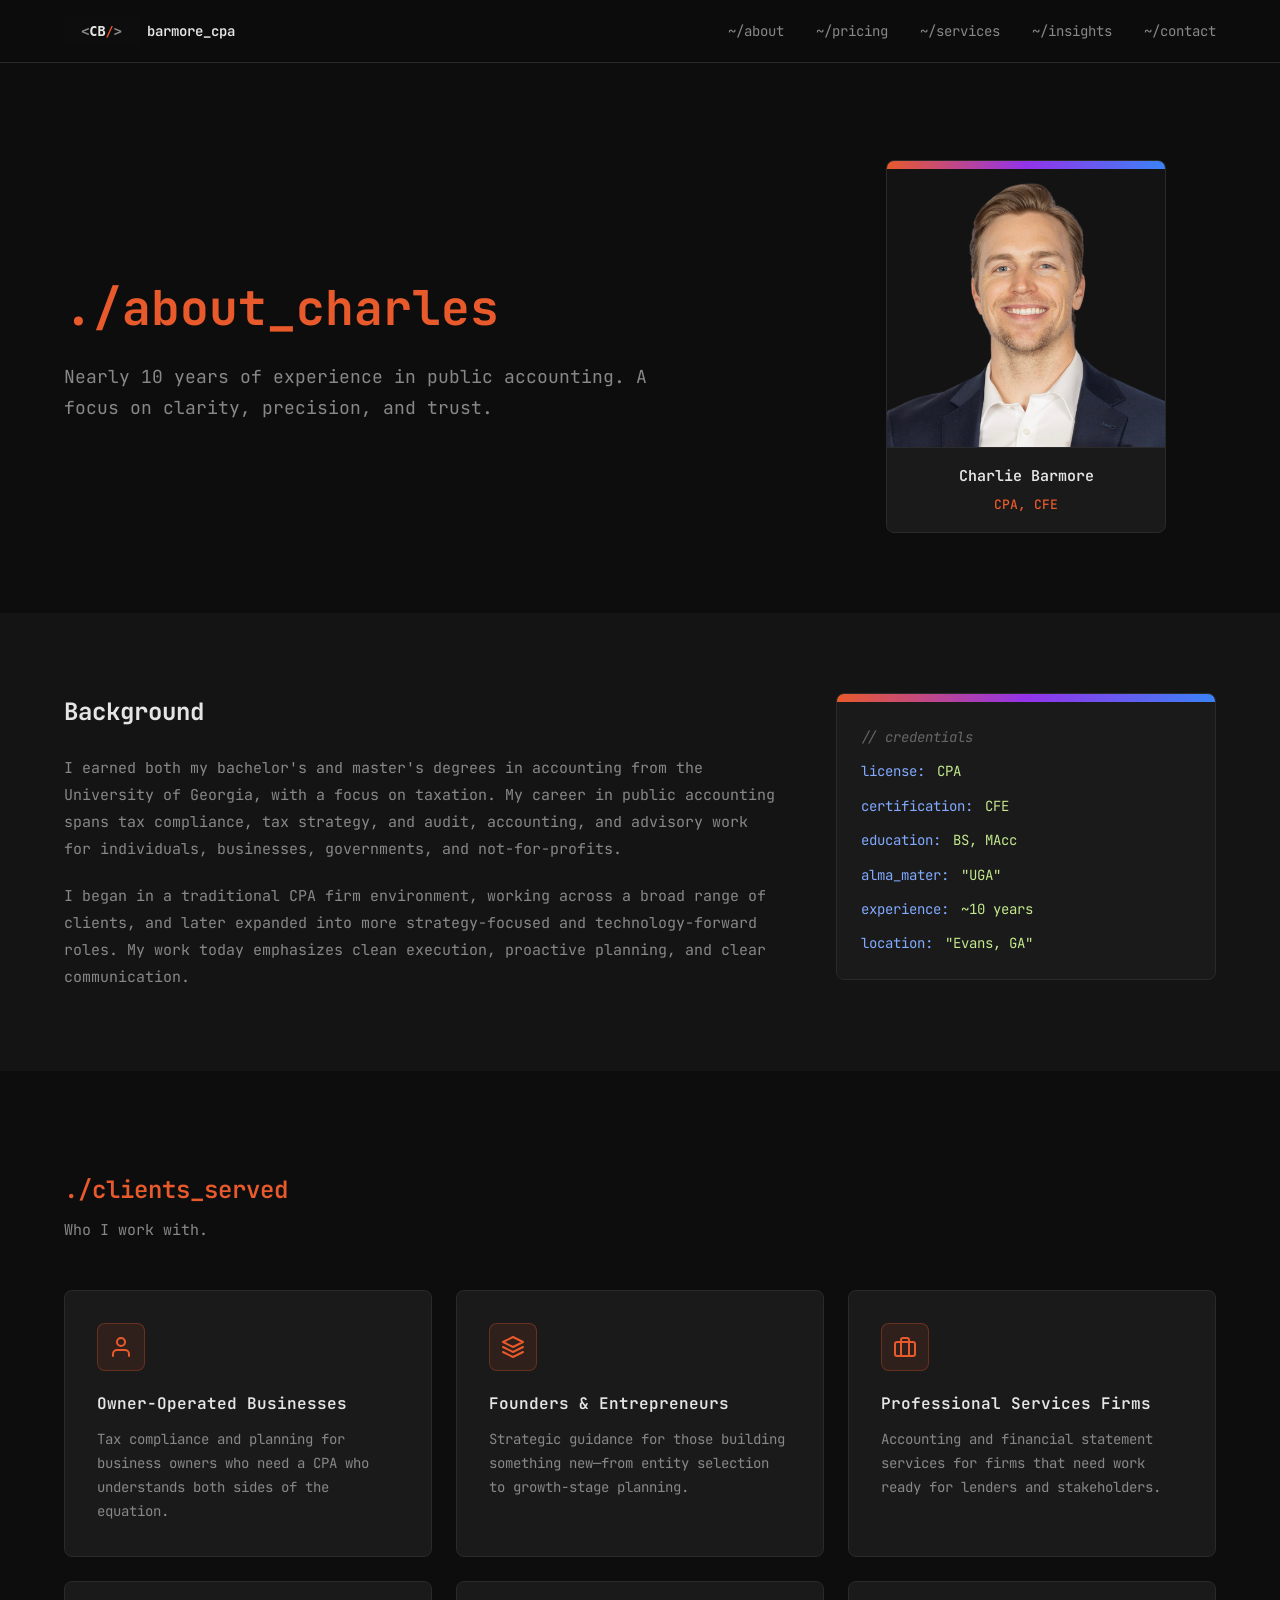
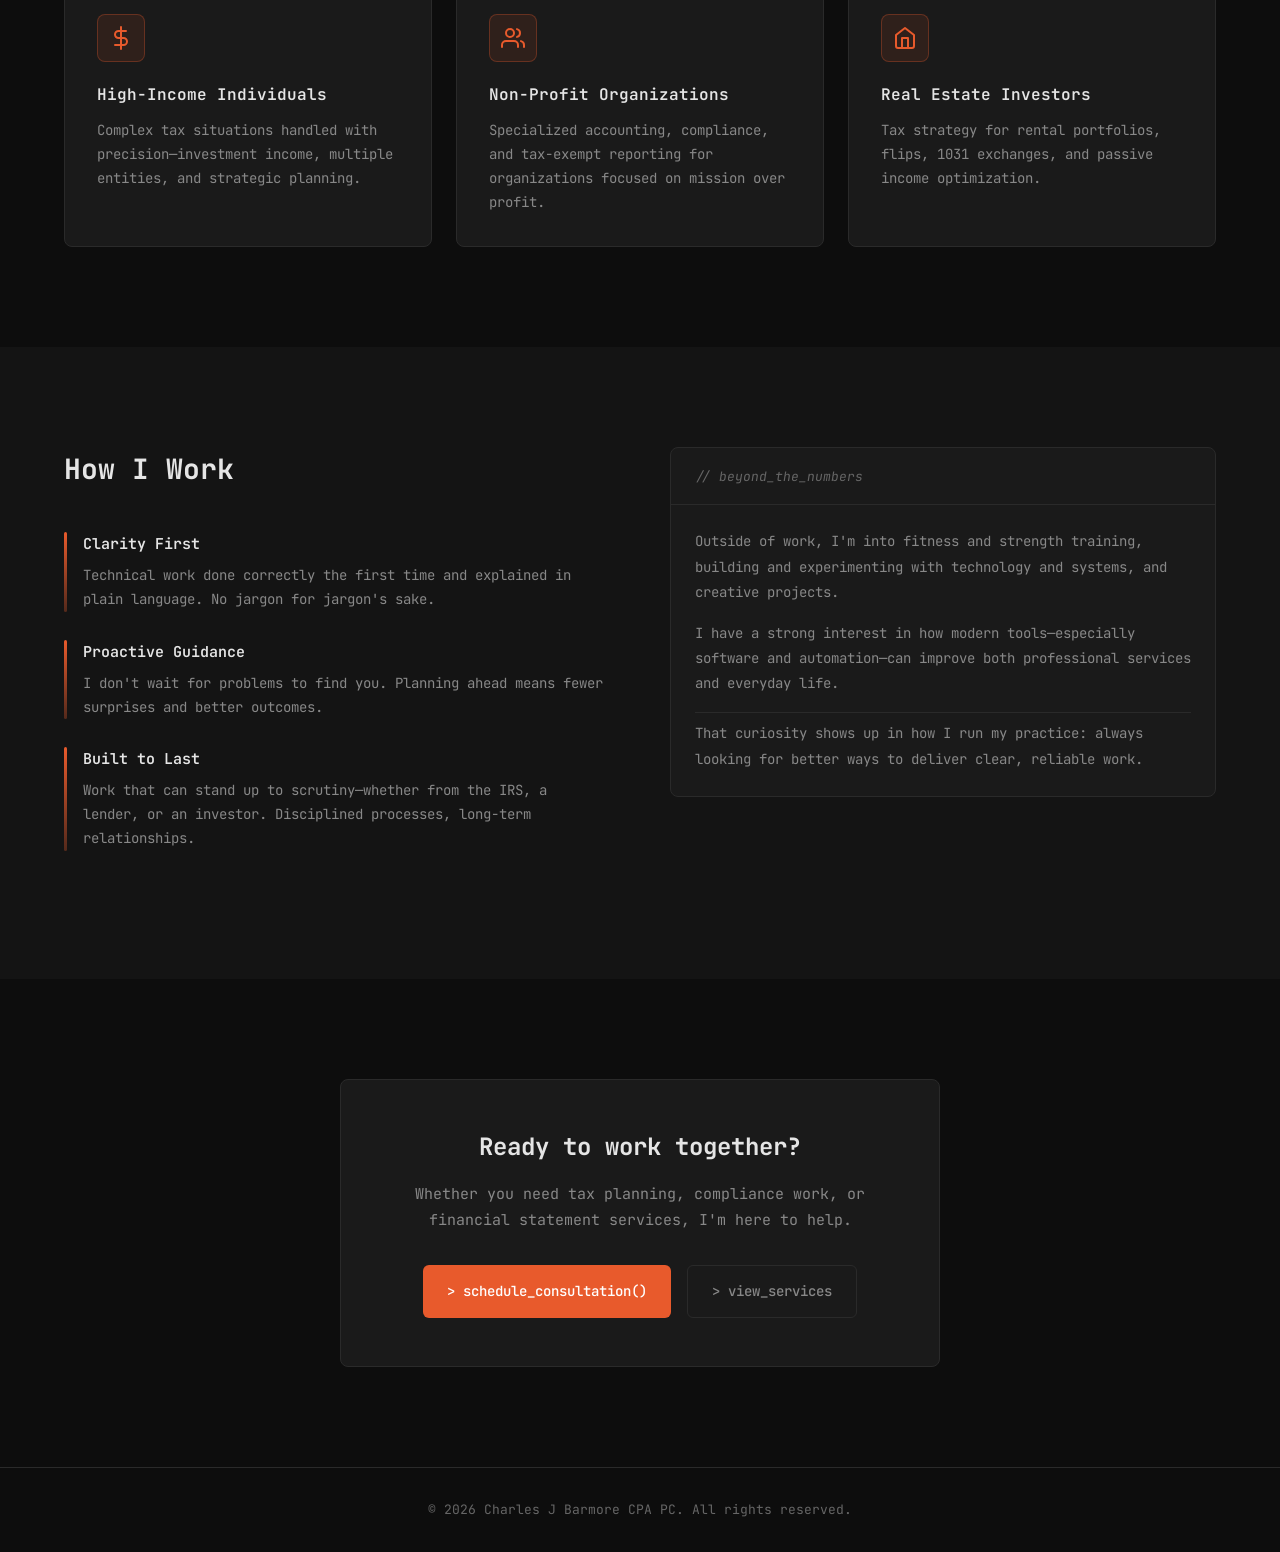
==== commit 725ba07c: "Restore ~/services link in navigation on all pages" ====
--- a/about.html
+++ b/about.html
@@ -21,6 +21,7 @@
             <div class="nav-links">
                 <a href="about.html">~/about</a>
                 <a href="pricing.html">~/pricing</a>
+                <a href="index.html#services">~/services</a>
                 <a href="insights.html">~/insights</a>
                 <a href="index.html#contact">~/contact</a>
             </div>
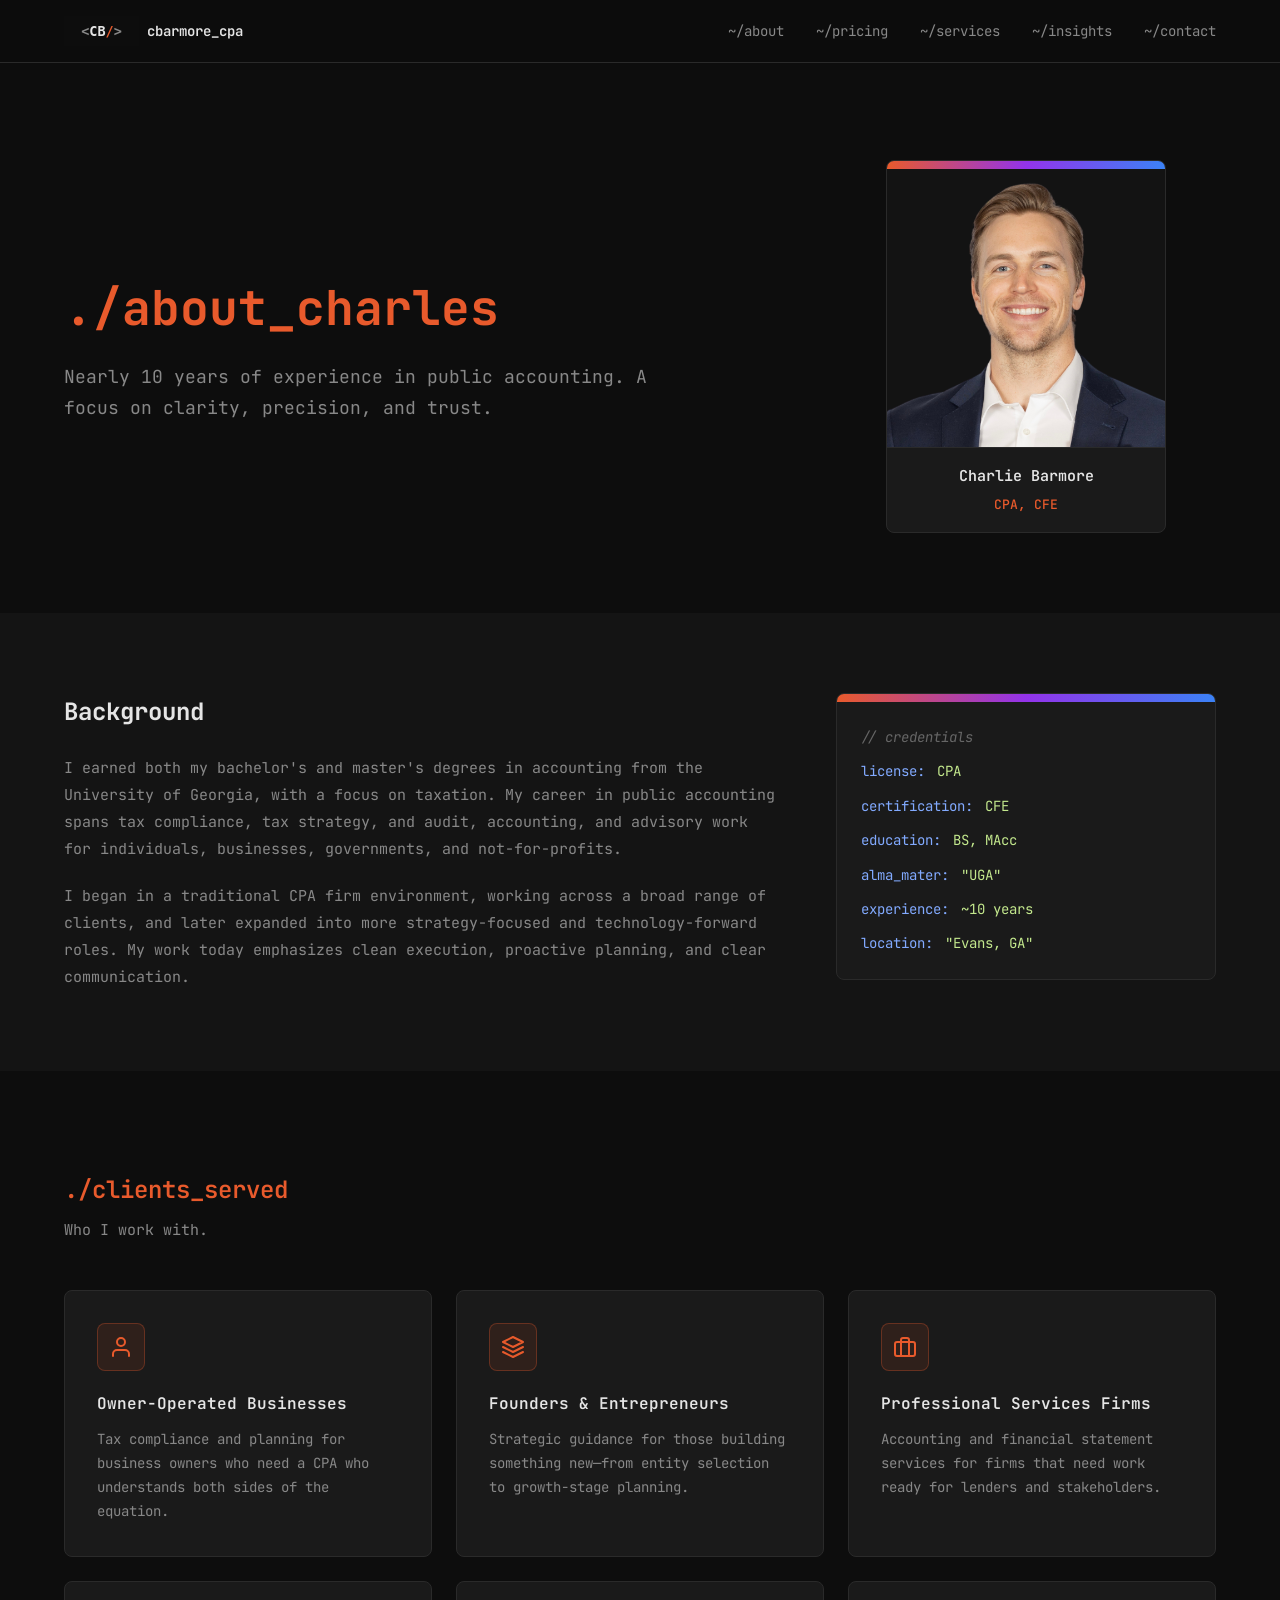
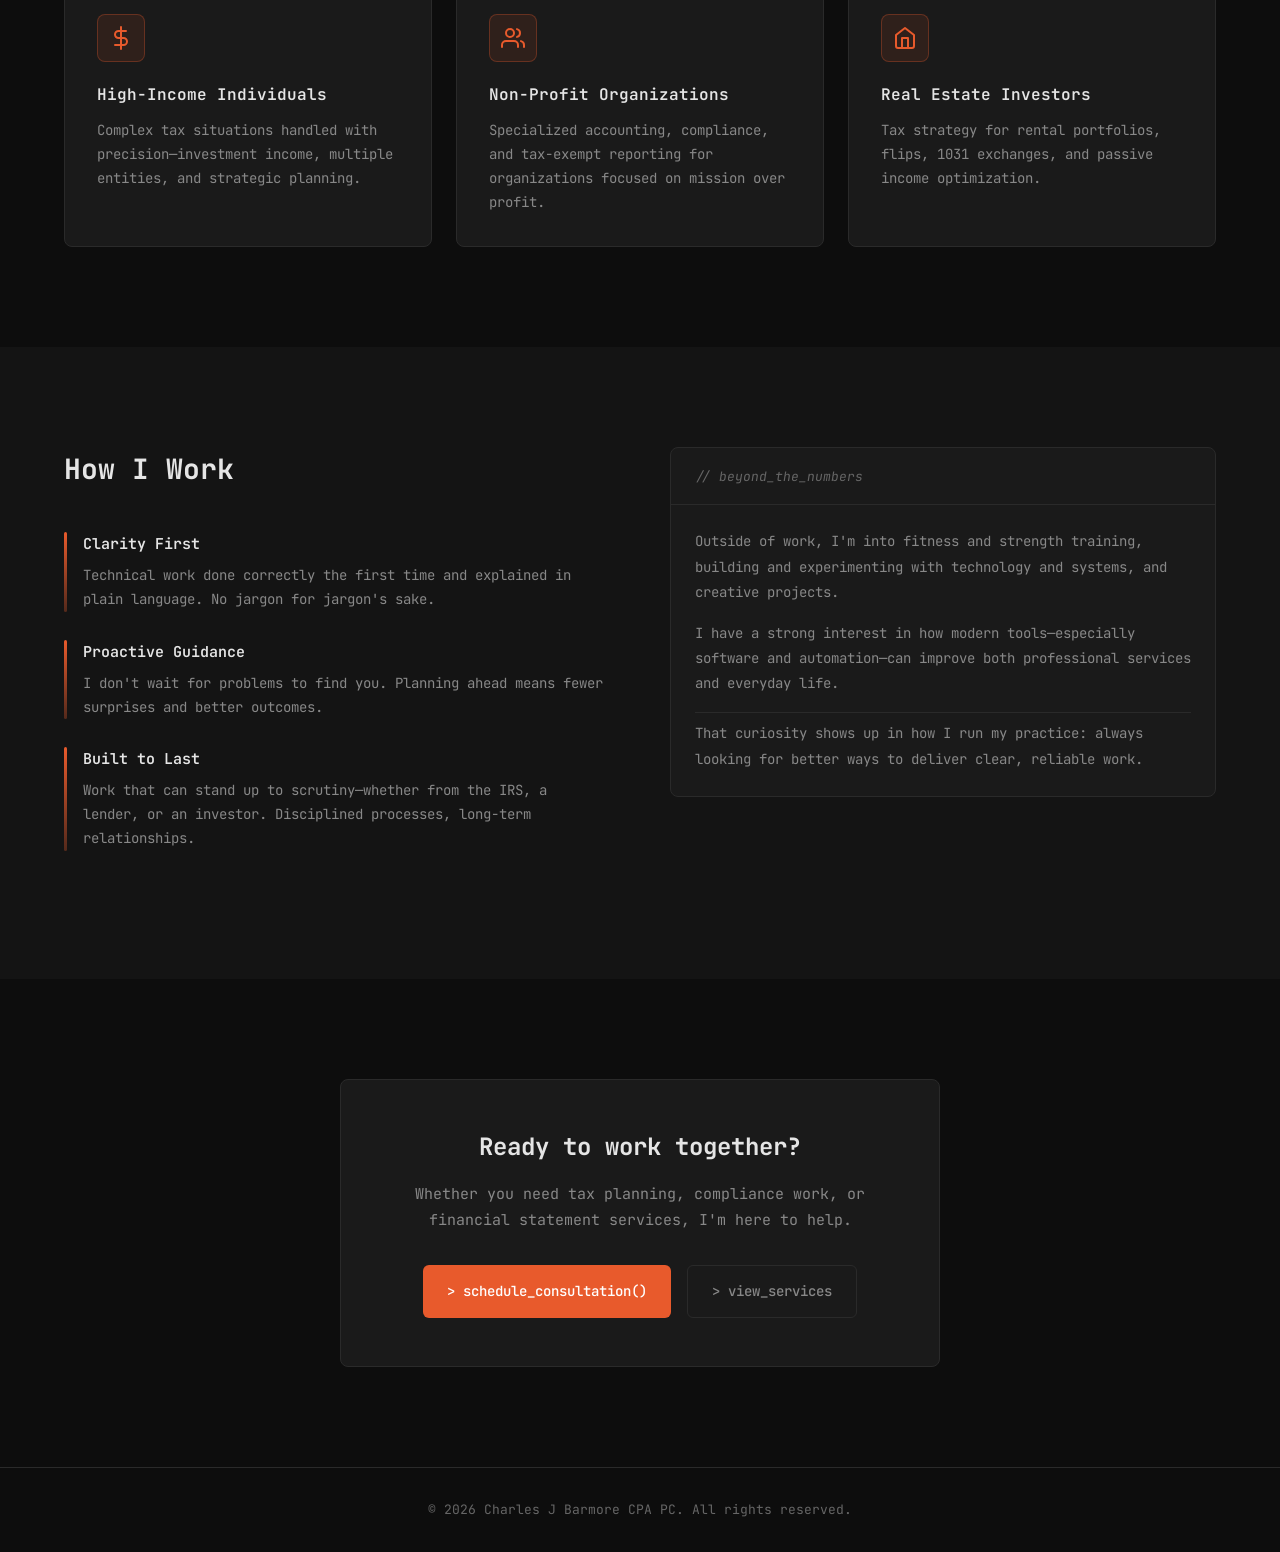
==== commit 16d13574: "Update domain and branding to cbarmorecpa.com Co-Authored-By: Claude Opus 4.6 (1M context) <noreply@" ====
--- a/about.html
+++ b/about.html
@@ -16,7 +16,7 @@
         <div class="nav-container">
             <a href="index.html" class="nav-logo">
                 <img src="assets/logos/cb-angle-brackets.svg" alt="CB Logo" class="logo-img">
-                barmore_cpa
+                cbarmore_cpa
             </a>
             <div class="nav-links">
                 <a href="about.html">~/about</a>
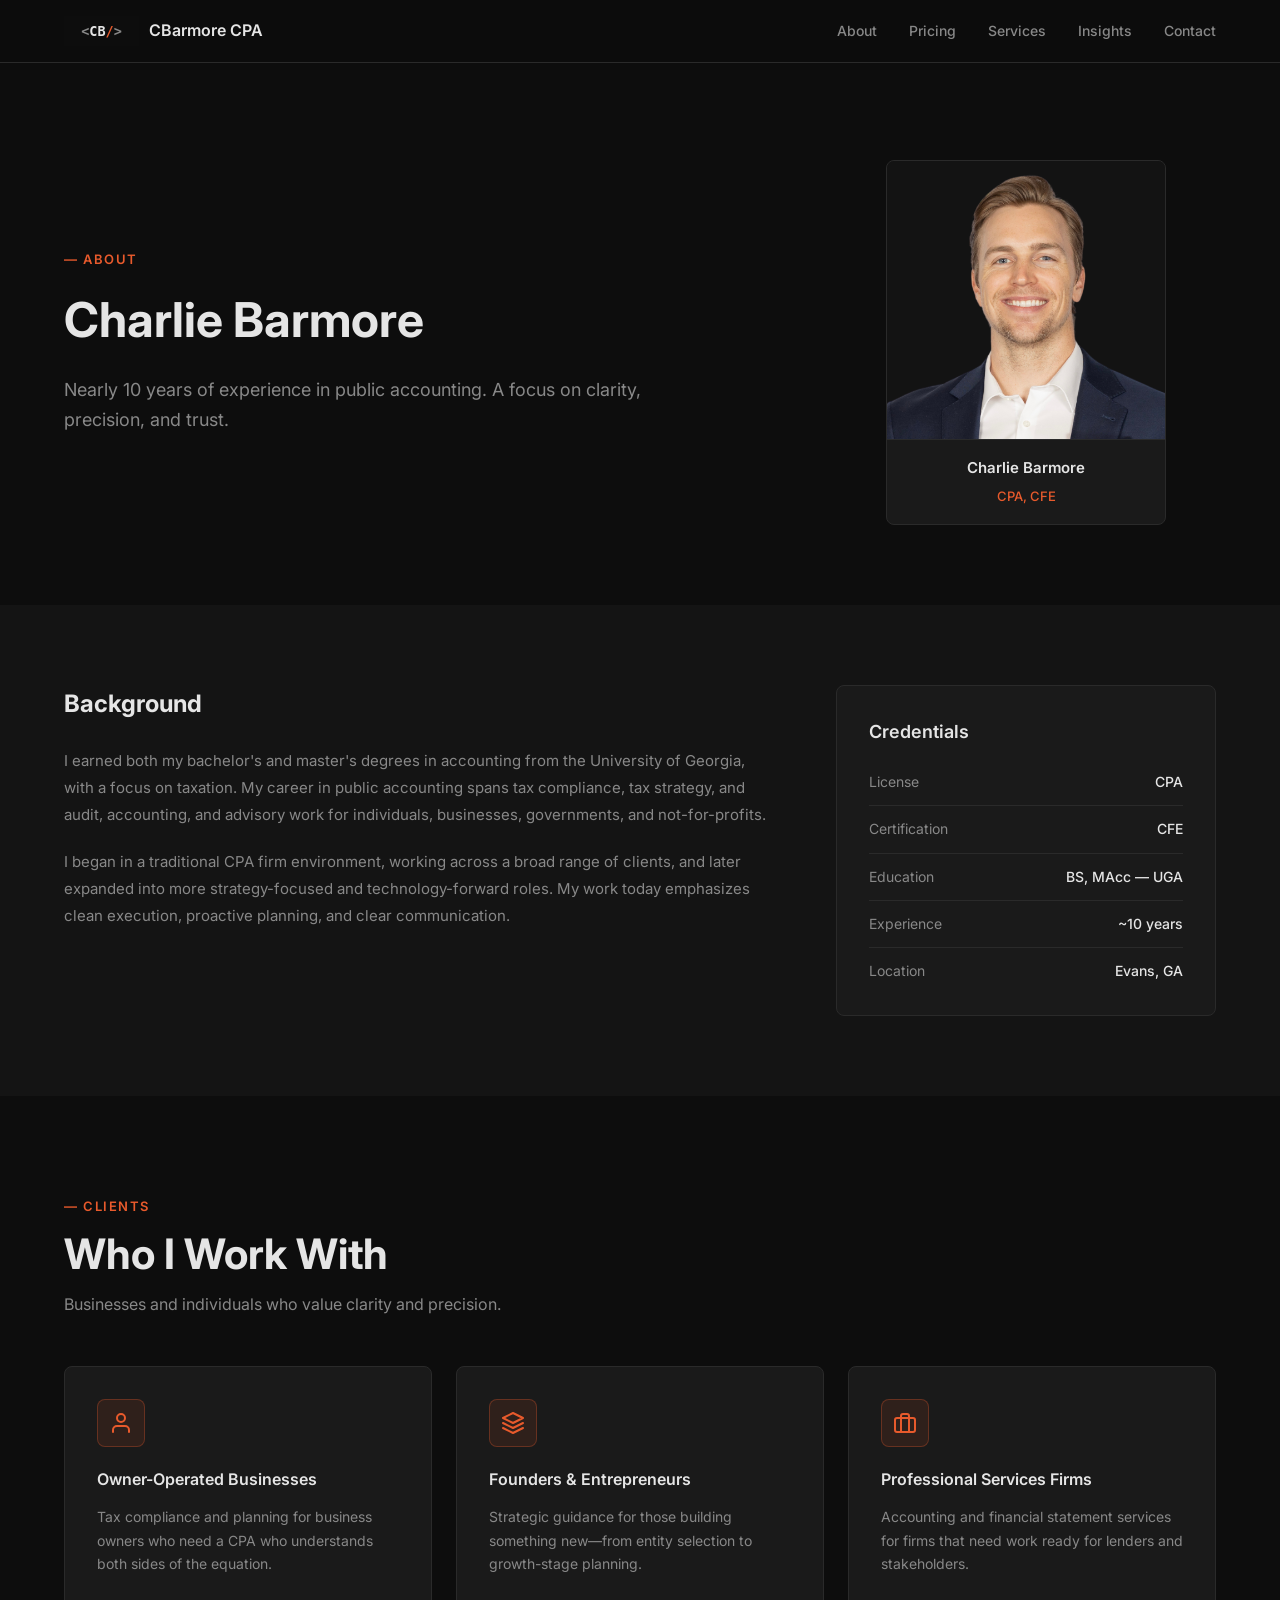
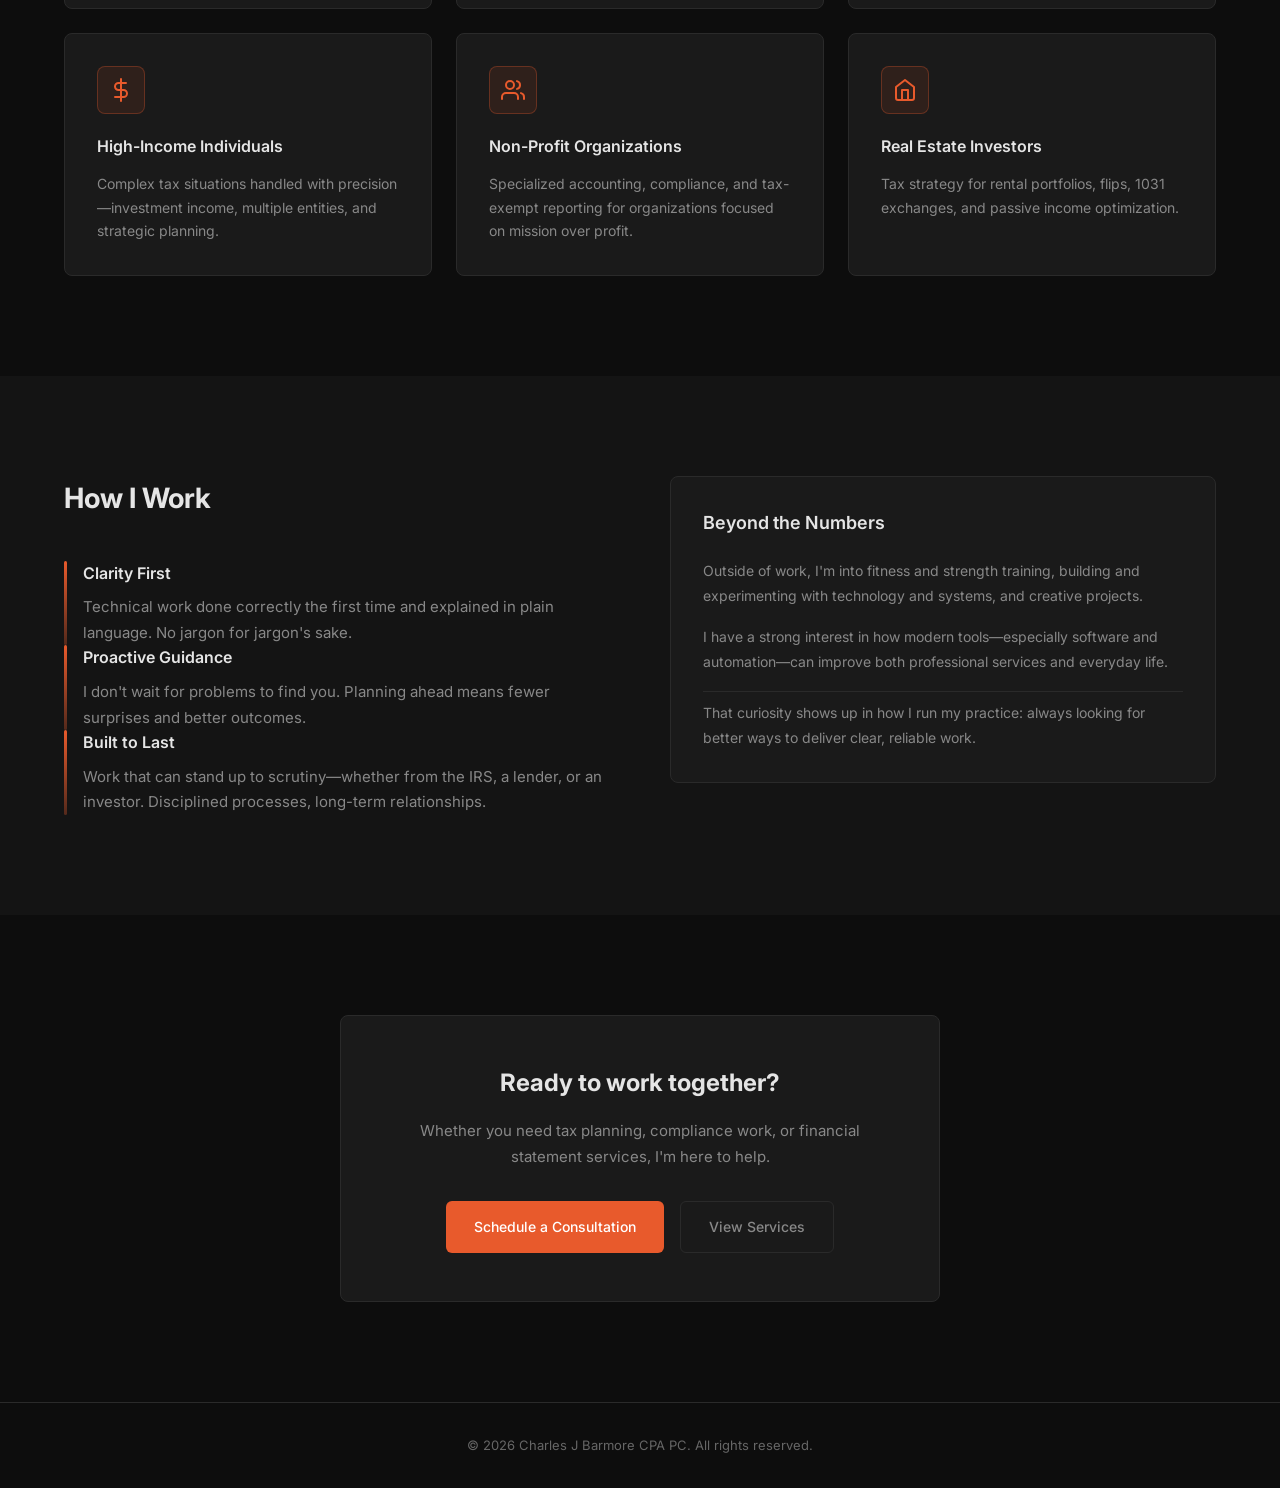
==== commit 9b39c6ec: "Redesign site: swap to clean sans-serif font, remove dev-themed text, add mobile menu - Font: JetBra" ====
--- a/about.html
+++ b/about.html
@@ -7,7 +7,7 @@
     <meta name="description" content="Learn about Charles Barmore, CPA and CFE, with nearly 10 years of experience in tax, accounting, and advisory services for businesses and individuals.">
     <link rel="preconnect" href="https://fonts.googleapis.com">
     <link rel="preconnect" href="https://fonts.gstatic.com" crossorigin>
-    <link href="https://fonts.googleapis.com/css2?family=JetBrains+Mono:wght@400;500;600;700&display=swap" rel="stylesheet">
+    <link href="https://fonts.googleapis.com/css2?family=Inter:wght@400;500;600;700&family=JetBrains+Mono:wght@400;500&display=swap" rel="stylesheet">
     <link rel="stylesheet" href="styles.css">
 </head>
 <body>
@@ -16,15 +16,20 @@
         <div class="nav-container">
             <a href="index.html" class="nav-logo">
                 <img src="assets/logos/cb-angle-brackets.svg" alt="CB Logo" class="logo-img">
-                cbarmore_cpa
+                CBarmore CPA
             </a>
             <div class="nav-links">
-                <a href="about.html">~/about</a>
-                <a href="pricing.html">~/pricing</a>
-                <a href="index.html#services">~/services</a>
-                <a href="insights.html">~/insights</a>
-                <a href="index.html#contact">~/contact</a>
-            </div>
+                <a href="about.html">About</a>
+                <a href="pricing.html">Pricing</a>
+                <a href="index.html#services">Services</a>
+                <a href="insights.html">Insights</a>
+                <a href="index.html#contact">Contact</a>
+            </div>
+            <button class="nav-toggle" aria-label="Toggle menu">
+                <span></span>
+                <span></span>
+                <span></span>
+            </button>
         </div>
     </nav>
 
@@ -33,14 +38,14 @@
         <div class="container">
             <div class="about-hero-grid">
                 <div class="about-hero-content">
-                    <h1 class="about-title">./about_charles</h1>
+                    <span class="section-label">&mdash; ABOUT</span>
+                    <h1 class="about-title">Charlie Barmore</h1>
                     <p class="about-intro">
                         Nearly 10 years of experience in public accounting. A focus on clarity, precision, and trust.
                     </p>
                 </div>
                 <div class="about-photo-container">
                     <div class="about-photo-frame">
-                        <div class="photo-header"></div>
                         <img src="assets/CJB CPA.png" alt="Charles Barmore" class="about-photo">
                         <div class="photo-caption">
                             <span class="caption-name">Charlie Barmore</span>
@@ -66,35 +71,26 @@
                     </p>
                 </div>
                 <div class="credentials-card">
-                    <div class="credentials-header"></div>
-                    <div class="credentials-content">
-                        <div class="credential">
-                            <span class="credential-label">// credentials</span>
-                        </div>
-                        <div class="credential">
-                            <span class="credential-key">license:</span>
-                            <span class="credential-value">CPA</span>
-                        </div>
-                        <div class="credential">
-                            <span class="credential-key">certification:</span>
-                            <span class="credential-value">CFE</span>
-                        </div>
-                        <div class="credential">
-                            <span class="credential-key">education:</span>
-                            <span class="credential-value">BS, MAcc</span>
-                        </div>
-                        <div class="credential">
-                            <span class="credential-key">alma_mater:</span>
-                            <span class="credential-value">"UGA"</span>
-                        </div>
-                        <div class="credential">
-                            <span class="credential-key">experience:</span>
-                            <span class="credential-value">~10 years</span>
-                        </div>
-                        <div class="credential">
-                            <span class="credential-key">location:</span>
-                            <span class="credential-value">"Evans, GA"</span>
-                        </div>
+                    <h3>Credentials</h3>
+                    <div class="credential">
+                        <span class="credential-key">License</span>
+                        <span class="credential-value">CPA</span>
+                    </div>
+                    <div class="credential">
+                        <span class="credential-key">Certification</span>
+                        <span class="credential-value">CFE</span>
+                    </div>
+                    <div class="credential">
+                        <span class="credential-key">Education</span>
+                        <span class="credential-value">BS, MAcc &mdash; UGA</span>
+                    </div>
+                    <div class="credential">
+                        <span class="credential-key">Experience</span>
+                        <span class="credential-value">~10 years</span>
+                    </div>
+                    <div class="credential">
+                        <span class="credential-key">Location</span>
+                        <span class="credential-value">Evans, GA</span>
                     </div>
                 </div>
             </div>
@@ -104,8 +100,9 @@
     <!-- Clients Section -->
     <section class="about-clients">
         <div class="container">
-            <h2 class="section-title">./clients_served</h2>
-            <p class="section-subtitle">Who I work with.</p>
+            <span class="section-label">&mdash; CLIENTS</span>
+            <h2 class="section-heading">Who I Work With</h2>
+            <p class="section-desc">Businesses and individuals who value clarity and precision.</p>
 
             <div class="clients-grid">
                 <div class="client-card">
@@ -213,9 +210,7 @@
                 </div>
 
                 <div class="personal-block">
-                    <div class="personal-header">
-                        <span class="personal-label">// beyond_the_numbers</span>
-                    </div>
+                    <h3>Beyond the Numbers</h3>
                     <div class="personal-content">
                         <p>Outside of work, I'm into fitness and strength training, building and experimenting with technology and systems, and creative projects.</p>
                         <p>I have a strong interest in how modern tools—especially software and automation—can improve both professional services and everyday life.</p>
@@ -233,8 +228,8 @@
                 <h2>Ready to work together?</h2>
                 <p>Whether you need tax planning, compliance work, or financial statement services, I'm here to help.</p>
                 <div class="cta-buttons">
-                    <a href="index.html#contact" class="btn btn-primary">&gt; schedule_consultation()</a>
-                    <a href="index.html#services" class="btn btn-secondary">&gt; view_services</a>
+                    <a href="index.html#contact" class="btn btn-primary">Schedule a Consultation</a>
+                    <a href="index.html#services" class="btn btn-secondary">View Services</a>
                 </div>
             </div>
         </div>
@@ -246,5 +241,22 @@
             <p>&copy; 2026 Charles J Barmore CPA PC. All rights reserved.</p>
         </div>
     </footer>
+
+    <script>
+        const navToggle = document.querySelector('.nav-toggle');
+        const navLinks = document.querySelector('.nav-links');
+
+        navToggle.addEventListener('click', function() {
+            navLinks.classList.toggle('open');
+            this.classList.toggle('open');
+        });
+
+        navLinks.querySelectorAll('a').forEach(link => {
+            link.addEventListener('click', () => {
+                navLinks.classList.remove('open');
+                navToggle.classList.remove('open');
+            });
+        });
+    </script>
 </body>
 </html>
--- a/styles.css
+++ b/styles.css
@@ -10,6 +10,7 @@
     --accent: #e85a2c;
     --accent-hover: #ff6b3d;
     --white: #ffffff;
+    --font-sans: 'Inter', -apple-system, BlinkMacSystemFont, 'Segoe UI', sans-serif;
     --font-mono: 'JetBrains Mono', 'Fira Code', 'SF Mono', Consolas, monospace;
 }
 
@@ -25,7 +26,7 @@
 }
 
 body {
-    font-family: var(--font-mono);
+    font-family: var(--font-sans);
     background-color: var(--bg-primary);
     color: var(--text-primary);
     line-height: 1.6;
@@ -70,13 +71,9 @@
 .nav-logo {
     display: flex;
     align-items: center;
-    gap: 8px;
+    gap: 10px;
     font-weight: 600;
-    font-size: 14px;
-}
-
-.logo-icon {
-    opacity: 0.7;
+    font-size: 16px;
 }
 
 .logo-img {
@@ -92,11 +89,43 @@
 .nav-links a {
     color: var(--text-secondary);
     font-size: 14px;
+    font-weight: 500;
     transition: color 0.2s ease;
 }
 
 .nav-links a:hover {
     color: var(--text-primary);
+}
+
+/* Hamburger Toggle */
+.nav-toggle {
+    display: none;
+    flex-direction: column;
+    gap: 5px;
+    background: none;
+    border: none;
+    cursor: pointer;
+    padding: 4px;
+}
+
+.nav-toggle span {
+    width: 24px;
+    height: 2px;
+    background-color: var(--text-primary);
+    transition: all 0.3s ease;
+    display: block;
+}
+
+.nav-toggle.open span:nth-child(1) {
+    transform: rotate(45deg) translate(5px, 5px);
+}
+
+.nav-toggle.open span:nth-child(2) {
+    opacity: 0;
+}
+
+.nav-toggle.open span:nth-child(3) {
+    transform: rotate(-45deg) translate(5px, -5px);
 }
 
 /* Hero Section */
@@ -116,21 +145,9 @@
     border: 1px solid var(--bg-card-border);
     border-radius: 20px;
     font-size: 13px;
-    color: var(--text-secondary);
+    color: var(--accent);
     margin-bottom: 32px;
-}
-
-.status-dot {
-    width: 8px;
-    height: 8px;
-    background-color: #22c55e;
-    border-radius: 50%;
-    animation: pulse 2s infinite;
-}
-
-@keyframes pulse {
-    0%, 100% { opacity: 1; }
-    50% { opacity: 0.5; }
+    letter-spacing: 0.5px;
 }
 
 .hero-title {
@@ -146,7 +163,7 @@
 }
 
 .hero-subtitle {
-    font-size: 16px;
+    font-size: 17px;
     color: var(--text-secondary);
     max-width: 600px;
     margin-bottom: 40px;
@@ -163,8 +180,8 @@
 .btn {
     display: inline-flex;
     align-items: center;
-    padding: 14px 24px;
-    font-family: var(--font-mono);
+    padding: 14px 28px;
+    font-family: var(--font-sans);
     font-size: 14px;
     font-weight: 500;
     border-radius: 6px;
@@ -194,27 +211,43 @@
     color: var(--text-primary);
 }
 
+/* Section Headers */
+.section-label {
+    display: block;
+    font-size: 13px;
+    font-weight: 600;
+    text-transform: uppercase;
+    letter-spacing: 1.5px;
+    color: var(--accent);
+    margin-bottom: 12px;
+}
+
+.section-heading {
+    font-size: clamp(28px, 5vw, 42px);
+    font-weight: 700;
+    color: var(--text-primary);
+    margin-bottom: 12px;
+    line-height: 1.2;
+}
+
+.section-desc {
+    color: var(--text-secondary);
+    font-size: 16px;
+    margin-bottom: 48px;
+    line-height: 1.7;
+    max-width: 600px;
+}
+
+.centered {
+    text-align: center;
+    margin-left: auto;
+    margin-right: auto;
+}
+
 /* Services Section */
 .services {
     padding: 100px 0;
     background-color: var(--bg-primary);
-}
-
-.section-title {
-    font-size: 24px;
-    font-weight: 600;
-    color: var(--accent);
-    margin-bottom: 8px;
-}
-
-.section-title.centered {
-    text-align: center;
-}
-
-.section-subtitle {
-    color: var(--text-secondary);
-    margin-bottom: 48px;
-    font-size: 15px;
 }
 
 .services-grid {
@@ -249,14 +282,14 @@
 }
 
 .service-card h3 {
-    font-size: 16px;
+    font-size: 18px;
     font-weight: 600;
     margin-bottom: 12px;
     color: var(--text-primary);
 }
 
 .service-card p {
-    font-size: 14px;
+    font-size: 15px;
     color: var(--text-secondary);
     line-height: 1.7;
 }
@@ -267,23 +300,16 @@
     background-color: var(--bg-secondary);
 }
 
-.why-choose-grid {
+.why-choose-features {
     display: grid;
-    grid-template-columns: 1fr 1fr;
-    gap: 60px;
-    align-items: center;
-}
-
-.why-choose-content h2 {
-    font-size: 28px;
-    font-weight: 700;
-    margin-bottom: 40px;
+    grid-template-columns: repeat(auto-fit, minmax(300px, 1fr));
+    gap: 32px;
+    margin-top: 48px;
 }
 
 .feature {
     display: flex;
     gap: 16px;
-    margin-bottom: 28px;
 }
 
 .feature-bar {
@@ -294,55 +320,15 @@
 }
 
 .feature-content h3 {
-    font-size: 15px;
+    font-size: 16px;
     font-weight: 600;
     margin-bottom: 8px;
 }
 
 .feature-content p {
-    font-size: 14px;
+    font-size: 15px;
     color: var(--text-secondary);
     line-height: 1.7;
-}
-
-/* Code Block */
-.code-block {
-    background-color: var(--bg-card);
-    border: 1px solid var(--bg-card-border);
-    border-radius: 8px;
-    overflow: hidden;
-}
-
-.code-header {
-    height: 8px;
-    background: linear-gradient(90deg, var(--accent) 0%, #9333ea 50%, #3b82f6 100%);
-}
-
-.code-block pre {
-    padding: 24px;
-    overflow-x: auto;
-    font-size: 13px;
-    line-height: 1.8;
-}
-
-.code-block code {
-    font-family: var(--font-mono);
-}
-
-.code-block .keyword {
-    color: #c792ea;
-}
-
-.code-block .class-name {
-    color: #ffcb6b;
-}
-
-.code-block .function {
-    color: #82aaff;
-}
-
-.code-block .param {
-    color: var(--accent);
 }
 
 /* Contact Section */
@@ -351,10 +337,6 @@
     background-color: var(--bg-primary);
 }
 
-.contact .section-title {
-    margin-bottom: 48px;
-}
-
 .contact-card {
     max-width: 700px;
     margin: 0 auto;
@@ -374,7 +356,7 @@
     gap: 12px;
     margin-bottom: 16px;
     color: var(--text-primary);
-    font-size: 14px;
+    font-size: 15px;
 }
 
 .contact-item svg {
@@ -391,7 +373,7 @@
 }
 
 .form-label {
-    font-size: 14px;
+    font-size: 15px;
     color: var(--text-secondary);
     margin-bottom: 16px;
 }
@@ -429,7 +411,7 @@
     border: 1px solid var(--bg-card-border);
     border-radius: 6px;
     color: var(--text-primary);
-    font-family: var(--font-mono);
+    font-family: var(--font-sans);
     font-size: 14px;
     transition: border-color 0.2s ease;
 }
@@ -495,7 +477,10 @@
     color: #ef4444;
 }
 
-/* About Page */
+/* ==================== */
+/* About Page Styles    */
+/* ==================== */
+
 .about-hero {
     padding: 160px 0 80px;
     background-color: var(--bg-primary);
@@ -515,7 +500,7 @@
 .about-title {
     font-size: clamp(32px, 6vw, 48px);
     font-weight: 700;
-    color: var(--accent);
+    color: var(--text-primary);
     margin-bottom: 16px;
 }
 
@@ -538,11 +523,6 @@
     border-radius: 8px;
     overflow: hidden;
     width: 280px;
-}
-
-.photo-header {
-    height: 8px;
-    background: linear-gradient(90deg, var(--accent) 0%, #9333ea 50%, #3b82f6 100%);
 }
 
 .about-photo {
@@ -606,40 +586,41 @@
     background-color: var(--bg-card);
     border: 1px solid var(--bg-card-border);
     border-radius: 8px;
-    overflow: hidden;
-}
-
-.credentials-header {
-    height: 8px;
-    background: linear-gradient(90deg, var(--accent) 0%, #9333ea 50%, #3b82f6 100%);
-}
-
-.credentials-content {
-    padding: 24px;
+    padding: 32px;
+}
+
+.credentials-card h3 {
+    font-size: 18px;
+    font-weight: 600;
+    margin-bottom: 24px;
+    color: var(--text-primary);
 }
 
 .credential {
     display: flex;
-    gap: 12px;
-    margin-bottom: 12px;
+    justify-content: space-between;
+    align-items: center;
+    padding: 12px 0;
+    border-bottom: 1px solid var(--bg-card-border);
     font-size: 14px;
 }
 
 .credential:last-child {
-    margin-bottom: 0;
-}
-
-.credential-label {
-    color: var(--text-muted);
-    font-style: italic;
+    border-bottom: none;
+    padding-bottom: 0;
+}
+
+.credential:first-of-type {
+    padding-top: 0;
 }
 
 .credential-key {
-    color: #82aaff;
+    color: var(--text-secondary);
 }
 
 .credential-value {
-    color: #c3e88d;
+    color: var(--text-primary);
+    font-weight: 500;
 }
 
 /* Clients Section */
@@ -716,22 +697,14 @@
     background-color: var(--bg-card);
     border: 1px solid var(--bg-card-border);
     border-radius: 8px;
-    overflow: hidden;
-}
-
-.personal-header {
-    padding: 16px 24px;
-    border-bottom: 1px solid var(--bg-card-border);
-}
-
-.personal-label {
-    font-size: 13px;
-    color: var(--text-muted);
-    font-style: italic;
-}
-
-.personal-content {
-    padding: 24px;
+    padding: 32px;
+}
+
+.personal-block h3 {
+    font-size: 18px;
+    font-weight: 600;
+    margin-bottom: 20px;
+    color: var(--text-primary);
 }
 
 .personal-content p {
@@ -799,8 +772,8 @@
 .pricing-title {
     font-size: clamp(32px, 6vw, 48px);
     font-weight: 700;
-    color: var(--accent);
-    margin-bottom: 16px;
+    color: var(--text-primary);
+    margin-bottom: 12px;
 }
 
 .pricing-intro {
@@ -923,7 +896,7 @@
 /* Add-ons */
 .addons-grid {
     display: grid;
-    grid-template-columns: repeat(4, 1fr);
+    grid-template-columns: repeat(2, 1fr);
     gap: 20px;
     margin-top: 48px;
 }
@@ -977,8 +950,96 @@
     color: var(--text-muted);
 }
 
-/* Responsive */
-@media (max-width: 900px) {
+/* ==================== */
+/* Responsive           */
+/* ==================== */
+
+@media (max-width: 768px) {
+    .nav-toggle {
+        display: flex;
+    }
+
+    .nav-links {
+        display: none;
+        position: absolute;
+        top: 100%;
+        left: 0;
+        right: 0;
+        background-color: rgba(13, 13, 13, 0.98);
+        backdrop-filter: blur(10px);
+        flex-direction: column;
+        padding: 24px;
+        border-bottom: 1px solid var(--bg-card-border);
+        gap: 20px;
+    }
+
+    .nav-links.open {
+        display: flex;
+    }
+
+    .nav-links a {
+        font-size: 16px;
+    }
+
+    .hero {
+        padding: 100px 0 60px;
+        min-height: auto;
+    }
+
+    .hero-title {
+        font-size: clamp(32px, 8vw, 48px);
+    }
+
+    .hero-subtitle {
+        font-size: 15px;
+    }
+
+    .hero-buttons {
+        flex-direction: column;
+    }
+
+    .btn {
+        width: 100%;
+        justify-content: center;
+    }
+
+    .services {
+        padding: 60px 0;
+    }
+
+    .services-grid {
+        grid-template-columns: 1fr;
+    }
+
+    .why-choose {
+        padding: 60px 0;
+    }
+
+    .why-choose-features {
+        grid-template-columns: 1fr;
+        gap: 24px;
+    }
+
+    .contact {
+        padding: 60px 0;
+    }
+
+    .contact-card {
+        padding: 24px;
+    }
+
+    .form-row {
+        grid-template-columns: 1fr;
+    }
+
+    .pricing-hero {
+        padding: 120px 0 40px;
+    }
+
+    .pricing-section {
+        padding: 60px 0;
+    }
+
     .pricing-grid {
         grid-template-columns: 1fr;
         max-width: 400px;
@@ -987,7 +1048,11 @@
     }
 
     .addons-grid {
-        grid-template-columns: repeat(2, 1fr);
+        grid-template-columns: 1fr;
+    }
+
+    .about-hero {
+        padding: 120px 0 60px;
     }
 
     .about-hero-grid {
@@ -1002,20 +1067,14 @@
 
     .about-photo-container {
         justify-content: center;
-        padding-right: 0;
     }
 
     .about-photo-frame {
         width: 220px;
     }
 
-    .why-choose-grid {
-        grid-template-columns: 1fr;
-        gap: 40px;
-    }
-
-    .code-block {
-        order: -1;
+    .about-intro {
+        font-size: 16px;
     }
 
     .bio-grid {
@@ -1023,88 +1082,33 @@
         gap: 40px;
     }
 
-    .credentials-card {
-        order: -1;
-    }
-
     .philosophy-grid {
         grid-template-columns: 1fr;
         gap: 40px;
     }
 
-    .personal-block {
-        order: -1;
-    }
-}
-
-@media (max-width: 600px) {
-    .nav-links {
-        gap: 20px;
-    }
-
-    .nav-links a {
-        font-size: 13px;
-    }
-
-    .addons-grid {
-        grid-template-columns: 1fr;
-    }
-
-    .pricing-hero {
-        padding: 120px 0 40px;
-    }
-
-    .hero {
-        padding: 100px 0 60px;
-    }
-
-    .hero-title {
-        font-size: 32px;
-    }
-
-    .hero-subtitle {
-        font-size: 14px;
-    }
-
-    .hero-buttons {
-        flex-direction: column;
-    }
-
-    .btn {
-        width: 100%;
-        justify-content: center;
-    }
-
-    .services-grid {
-        grid-template-columns: 1fr;
-    }
-
-    .contact-card {
-        padding: 24px;
-    }
-
-    .form-row {
-        grid-template-columns: 1fr;
-    }
-
-    .about-hero {
-        padding: 120px 0 60px;
-    }
-
-    .about-intro {
-        font-size: 16px;
-    }
-
     .clients-grid {
         grid-template-columns: 1fr;
     }
 
+    .about-cta {
+        padding: 60px 0;
+    }
+
     .cta-card {
         padding: 32px 24px;
     }
 
     .cta-buttons {
         flex-direction: column;
+    }
+
+    .pricing-cta {
+        padding: 60px 0;
+    }
+
+    .section-heading {
+        font-size: clamp(24px, 5vw, 36px);
     }
 }
 
@@ -1120,8 +1124,8 @@
 .insights-title {
     font-size: clamp(32px, 6vw, 48px);
     font-weight: 700;
-    color: var(--accent);
-    margin-bottom: 16px;
+    color: var(--text-primary);
+    margin-bottom: 12px;
 }
 
 .insights-intro {
@@ -1149,7 +1153,7 @@
     border: 1px solid var(--bg-card-border);
     border-radius: 6px;
     color: var(--text-secondary);
-    font-family: var(--font-mono);
+    font-family: var(--font-sans);
     font-size: 13px;
     cursor: pointer;
     transition: all 0.2s ease;
@@ -1703,9 +1707,7 @@
         display: block;
         overflow-x: auto;
     }
-}
-
-@media (max-width: 600px) {
+
     .insights-hero {
         padding: 120px 0 40px;
     }
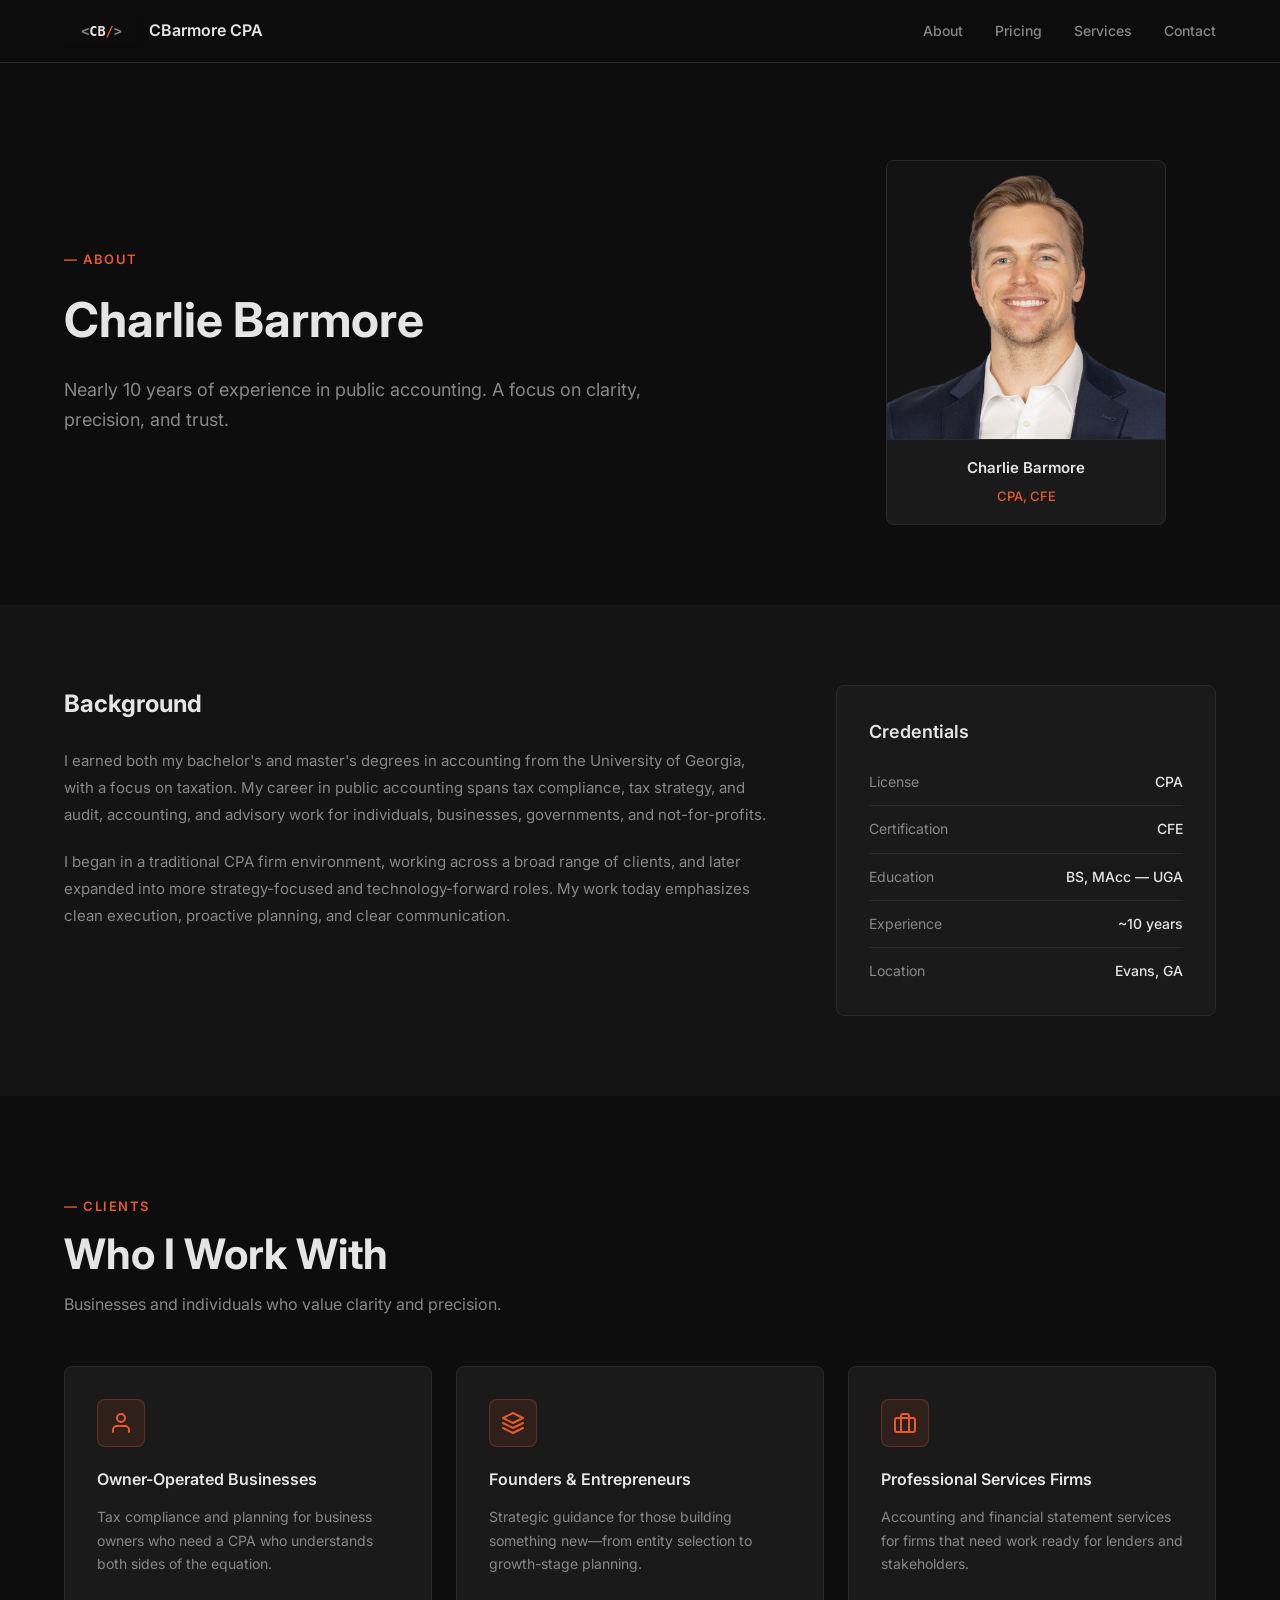
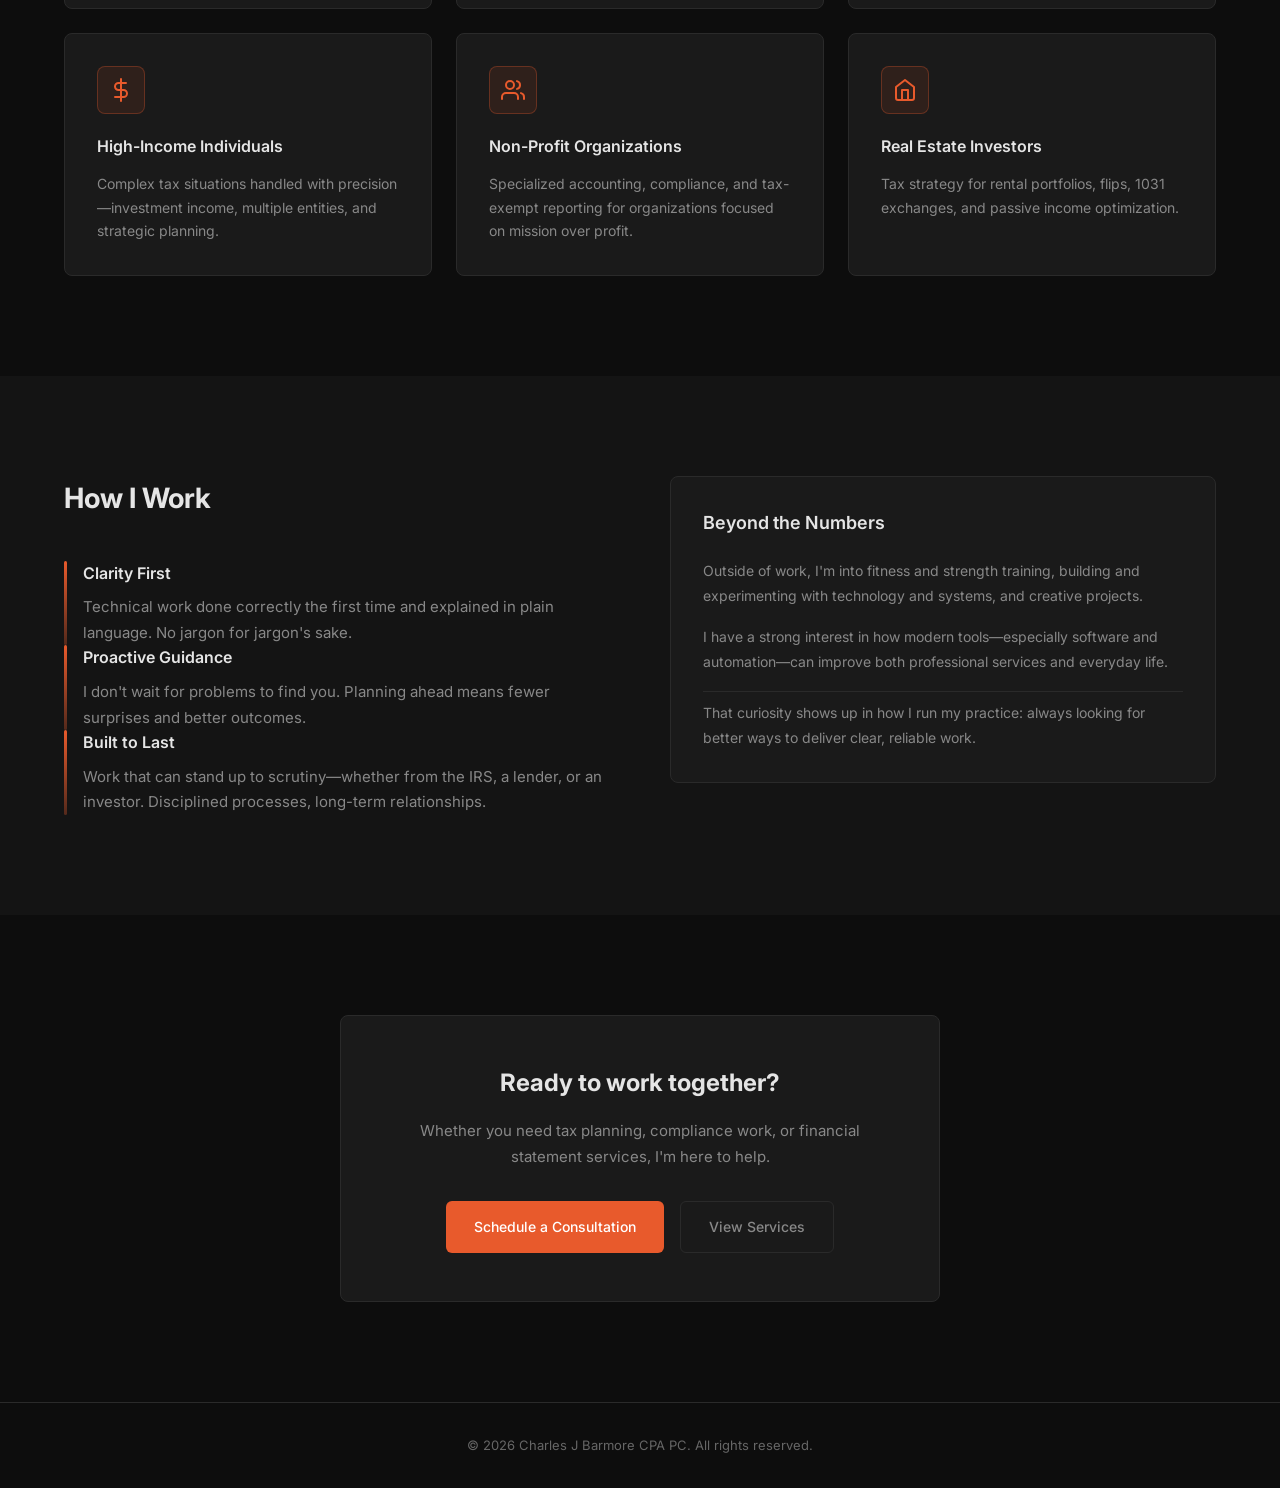
==== commit d0700d65: "Update tagline, add favicon, remove Insights from nav Co-Authored-By: Claude Opus 4.6 (1M context) <" ====
--- a/about.html
+++ b/about.html
@@ -5,6 +5,7 @@
     <meta name="viewport" content="width=device-width, initial-scale=1.0">
     <title>About | Charles J Barmore CPA PC</title>
     <meta name="description" content="Learn about Charles Barmore, CPA and CFE, with nearly 10 years of experience in tax, accounting, and advisory services for businesses and individuals.">
+    <link rel="icon" type="image/svg+xml" href="assets/favicon.svg">
     <link rel="preconnect" href="https://fonts.googleapis.com">
     <link rel="preconnect" href="https://fonts.gstatic.com" crossorigin>
     <link href="https://fonts.googleapis.com/css2?family=Inter:wght@400;500;600;700&family=JetBrains+Mono:wght@400;500&display=swap" rel="stylesheet">
@@ -22,7 +23,6 @@
                 <a href="about.html">About</a>
                 <a href="pricing.html">Pricing</a>
                 <a href="index.html#services">Services</a>
-                <a href="insights.html">Insights</a>
                 <a href="index.html#contact">Contact</a>
             </div>
             <button class="nav-toggle" aria-label="Toggle menu">
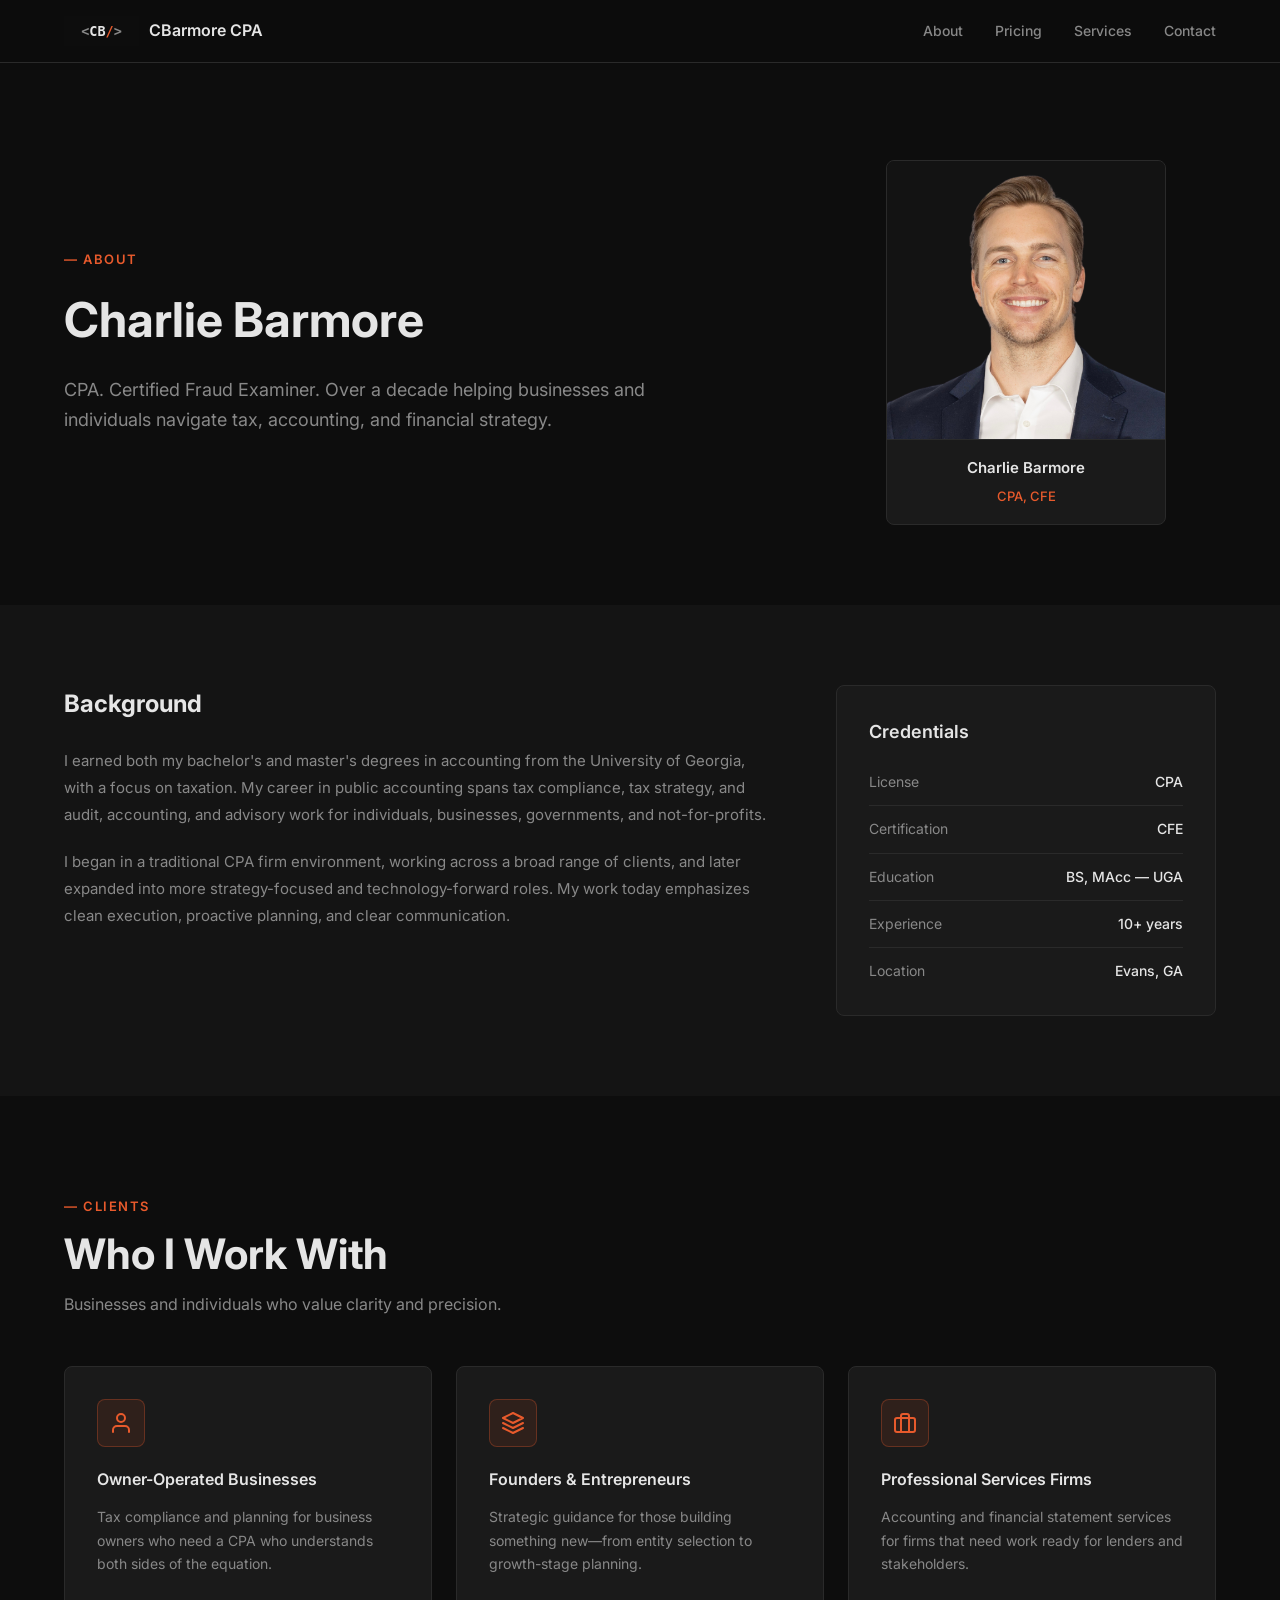
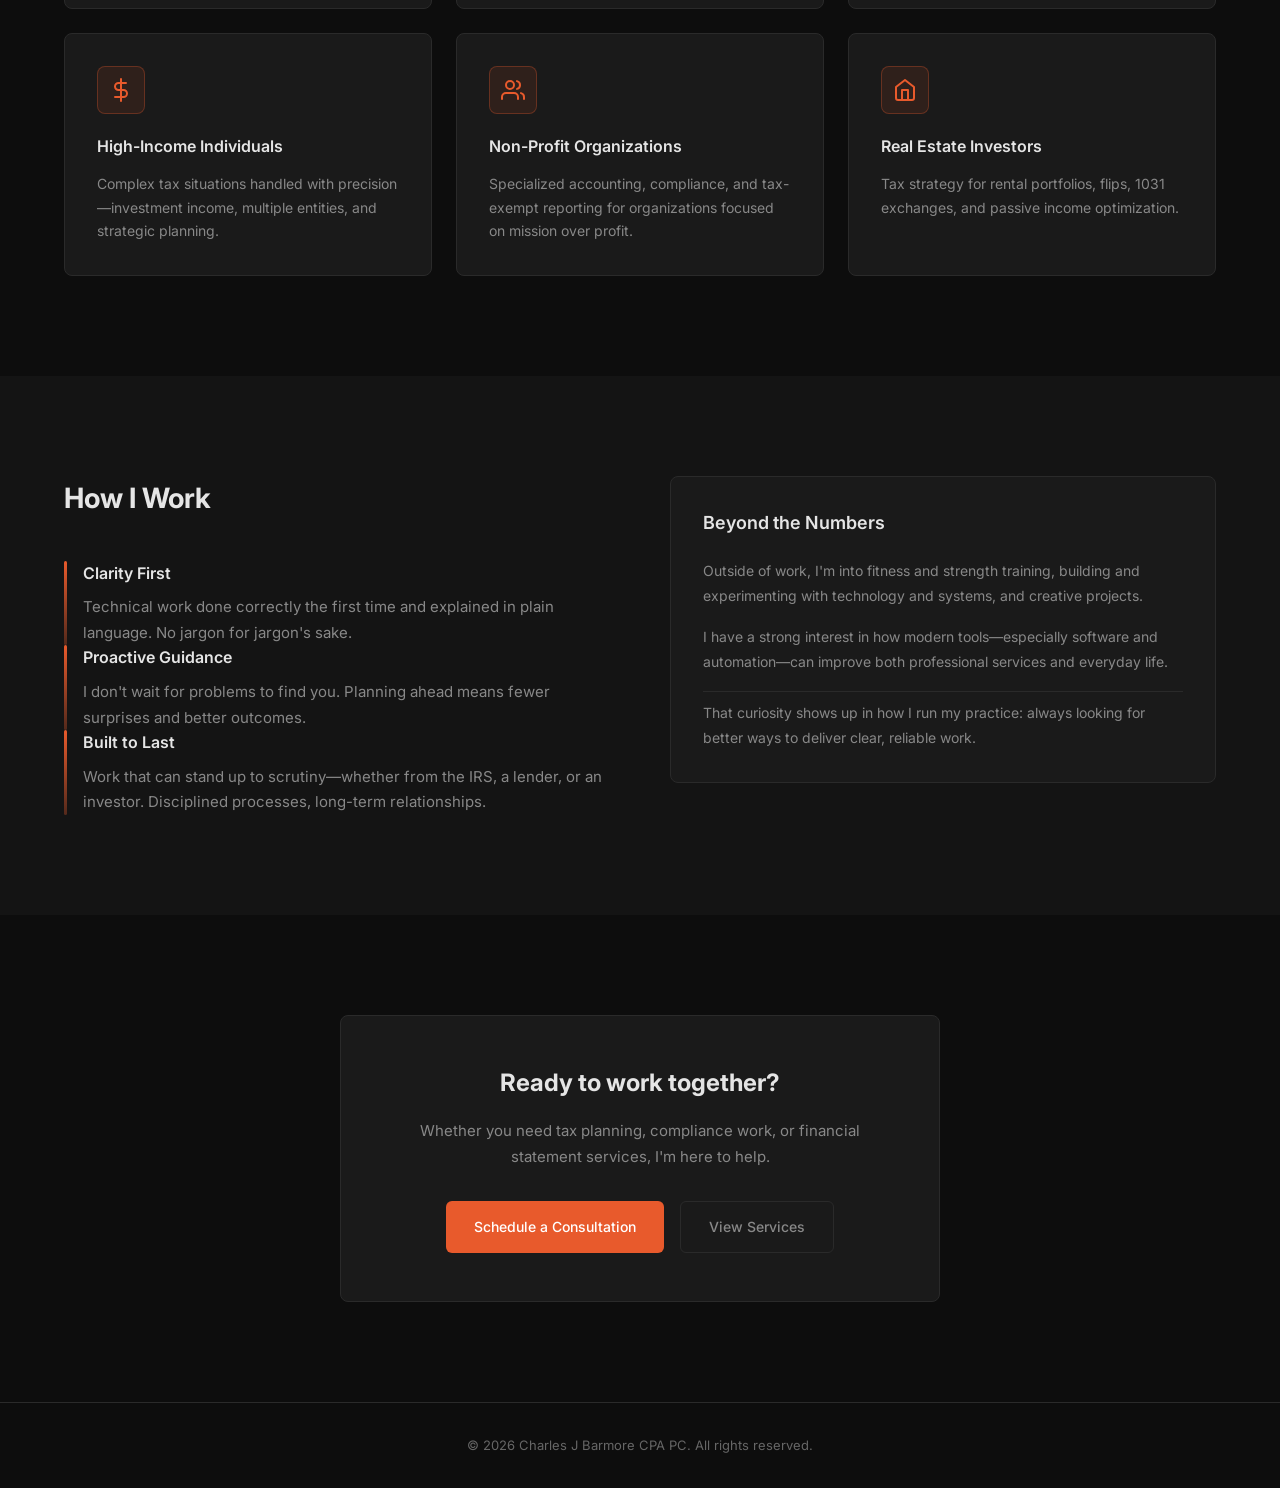
==== commit 0f8318a5: "Update experience language to 10+ years, differentiate homepage and about page intros Co-Authored-By" ====
--- a/about.html
+++ b/about.html
@@ -15,15 +15,15 @@
     <!-- Navigation -->
     <nav class="nav">
         <div class="nav-container">
-            <a href="index.html" class="nav-logo">
+            <a href="/" class="nav-logo">
                 <img src="assets/logos/cb-angle-brackets.svg" alt="CB Logo" class="logo-img">
                 CBarmore CPA
             </a>
             <div class="nav-links">
-                <a href="about.html">About</a>
-                <a href="pricing.html">Pricing</a>
-                <a href="index.html#services">Services</a>
-                <a href="index.html#contact">Contact</a>
+                <a href="/about">About</a>
+                <a href="/pricing">Pricing</a>
+                <a href="/#services">Services</a>
+                <a href="/#contact">Contact</a>
             </div>
             <button class="nav-toggle" aria-label="Toggle menu">
                 <span></span>
@@ -41,7 +41,7 @@
                     <span class="section-label">&mdash; ABOUT</span>
                     <h1 class="about-title">Charlie Barmore</h1>
                     <p class="about-intro">
-                        Nearly 10 years of experience in public accounting. A focus on clarity, precision, and trust.
+                        CPA. Certified Fraud Examiner. Over a decade helping businesses and individuals navigate tax, accounting, and financial strategy.
                     </p>
                 </div>
                 <div class="about-photo-container">
@@ -86,7 +86,7 @@
                     </div>
                     <div class="credential">
                         <span class="credential-key">Experience</span>
-                        <span class="credential-value">~10 years</span>
+                        <span class="credential-value">10+ years</span>
                     </div>
                     <div class="credential">
                         <span class="credential-key">Location</span>
@@ -228,8 +228,8 @@
                 <h2>Ready to work together?</h2>
                 <p>Whether you need tax planning, compliance work, or financial statement services, I'm here to help.</p>
                 <div class="cta-buttons">
-                    <a href="index.html#contact" class="btn btn-primary">Schedule a Consultation</a>
-                    <a href="index.html#services" class="btn btn-secondary">View Services</a>
+                    <a href="/#contact" class="btn btn-primary">Schedule a Consultation</a>
+                    <a href="/#services" class="btn btn-secondary">View Services</a>
                 </div>
             </div>
         </div>
--- a/styles.css
+++ b/styles.css
@@ -150,6 +150,13 @@
     letter-spacing: 0.5px;
 }
 
+.hero-availability {
+    font-size: 14px;
+    color: var(--text-muted);
+    margin-bottom: 32px;
+    line-height: 1.6;
+}
+
 .hero-title {
     font-size: clamp(40px, 8vw, 72px);
     font-weight: 700;
@@ -294,6 +301,49 @@
     line-height: 1.7;
 }
 
+/* Home About Section */
+.home-about {
+    padding: 100px 0;
+    background-color: var(--bg-secondary);
+}
+
+.home-about-grid {
+    display: grid;
+    grid-template-columns: 300px 1fr;
+    gap: 60px;
+    align-items: center;
+}
+
+.home-about-photo {
+    display: flex;
+    justify-content: center;
+}
+
+.home-about-text {
+    font-size: 16px;
+    color: var(--text-secondary);
+    line-height: 1.8;
+    margin-bottom: 24px;
+}
+
+.home-about-credentials {
+    display: flex;
+    gap: 12px;
+    flex-wrap: wrap;
+    margin-bottom: 32px;
+}
+
+.credential-tag {
+    display: inline-block;
+    padding: 6px 14px;
+    background-color: rgba(232, 90, 44, 0.1);
+    border: 1px solid rgba(232, 90, 44, 0.3);
+    border-radius: 20px;
+    font-size: 13px;
+    color: var(--accent);
+    font-weight: 500;
+}
+
 /* Why Choose Section */
 .why-choose {
     padding: 100px 0;
@@ -1011,6 +1061,32 @@
         grid-template-columns: 1fr;
     }
 
+    .home-about {
+        padding: 60px 0;
+    }
+
+    .home-about-grid {
+        grid-template-columns: 1fr;
+        gap: 40px;
+        text-align: center;
+    }
+
+    .home-about-photo {
+        justify-content: center;
+    }
+
+    .home-about-photo .about-photo-frame {
+        width: 220px;
+    }
+
+    .home-about-credentials {
+        justify-content: center;
+    }
+
+    .home-about-content .btn {
+        width: auto;
+    }
+
     .why-choose {
         padding: 60px 0;
     }
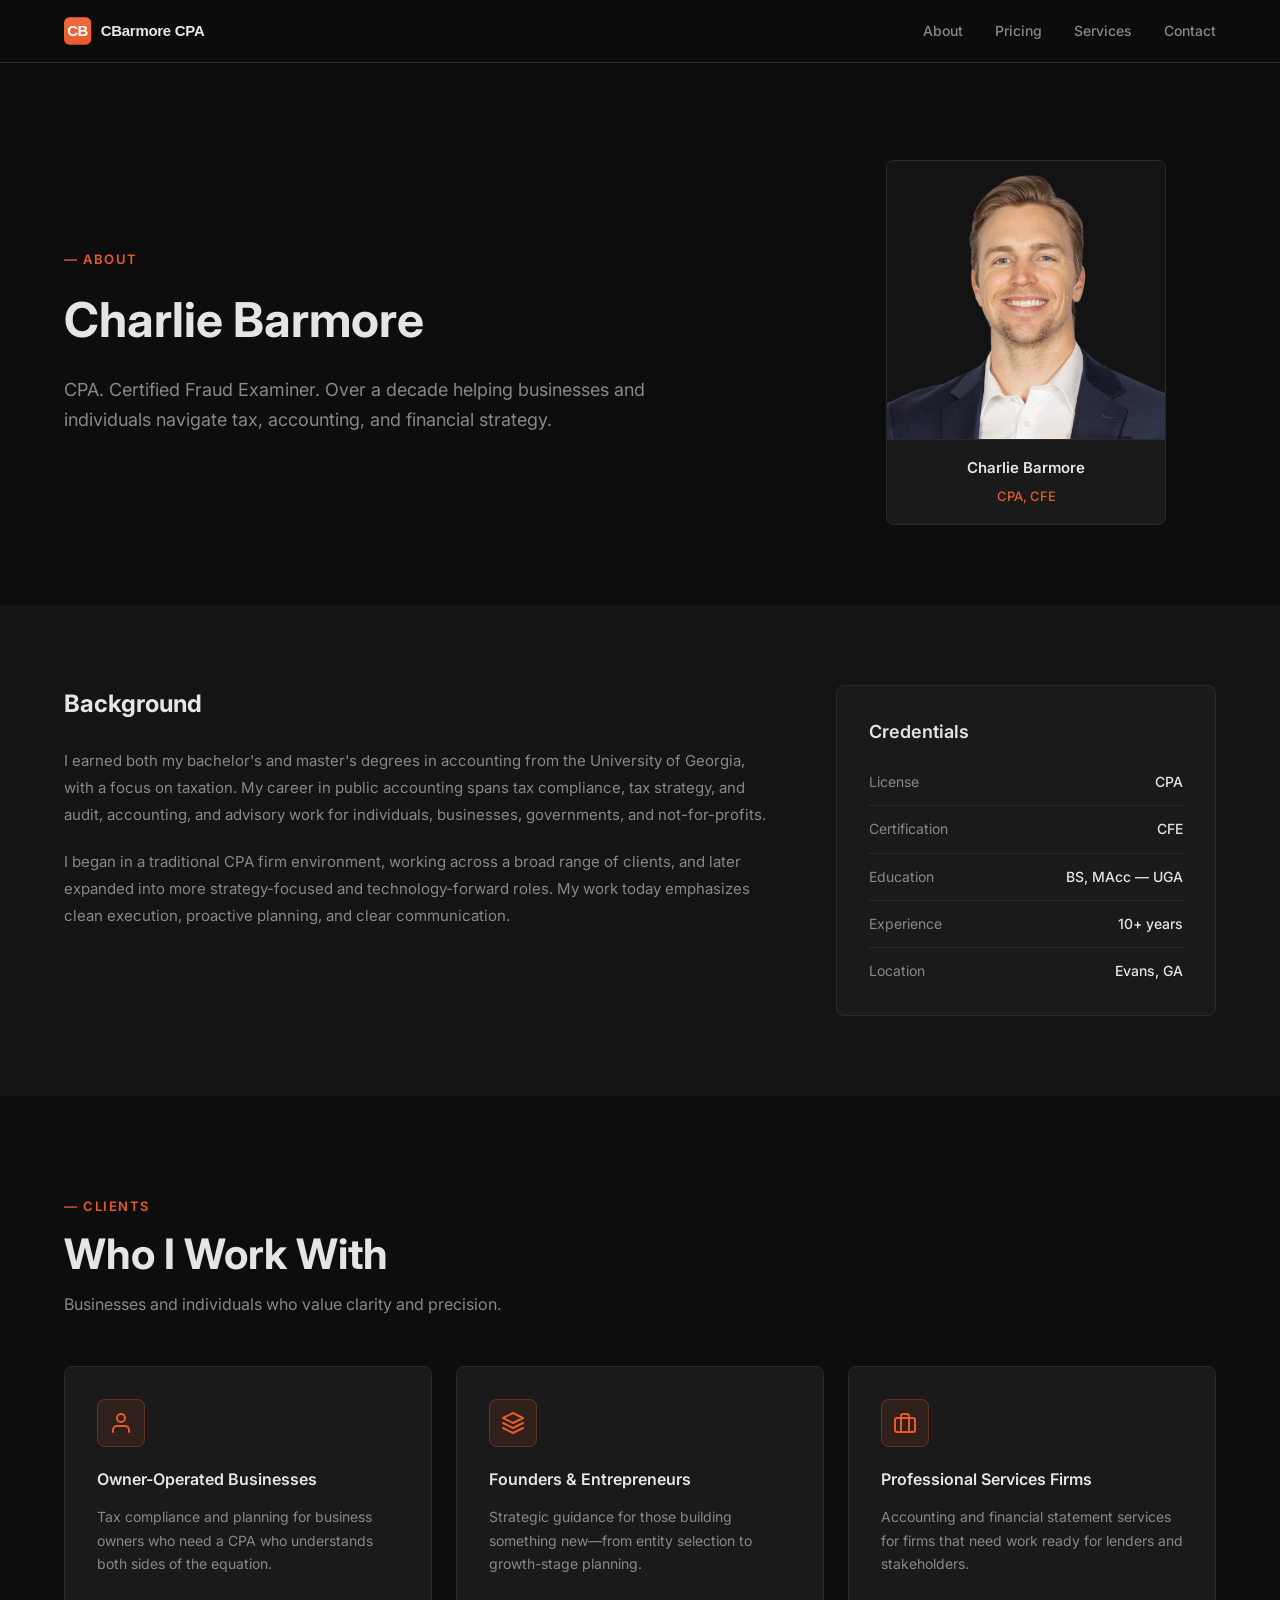
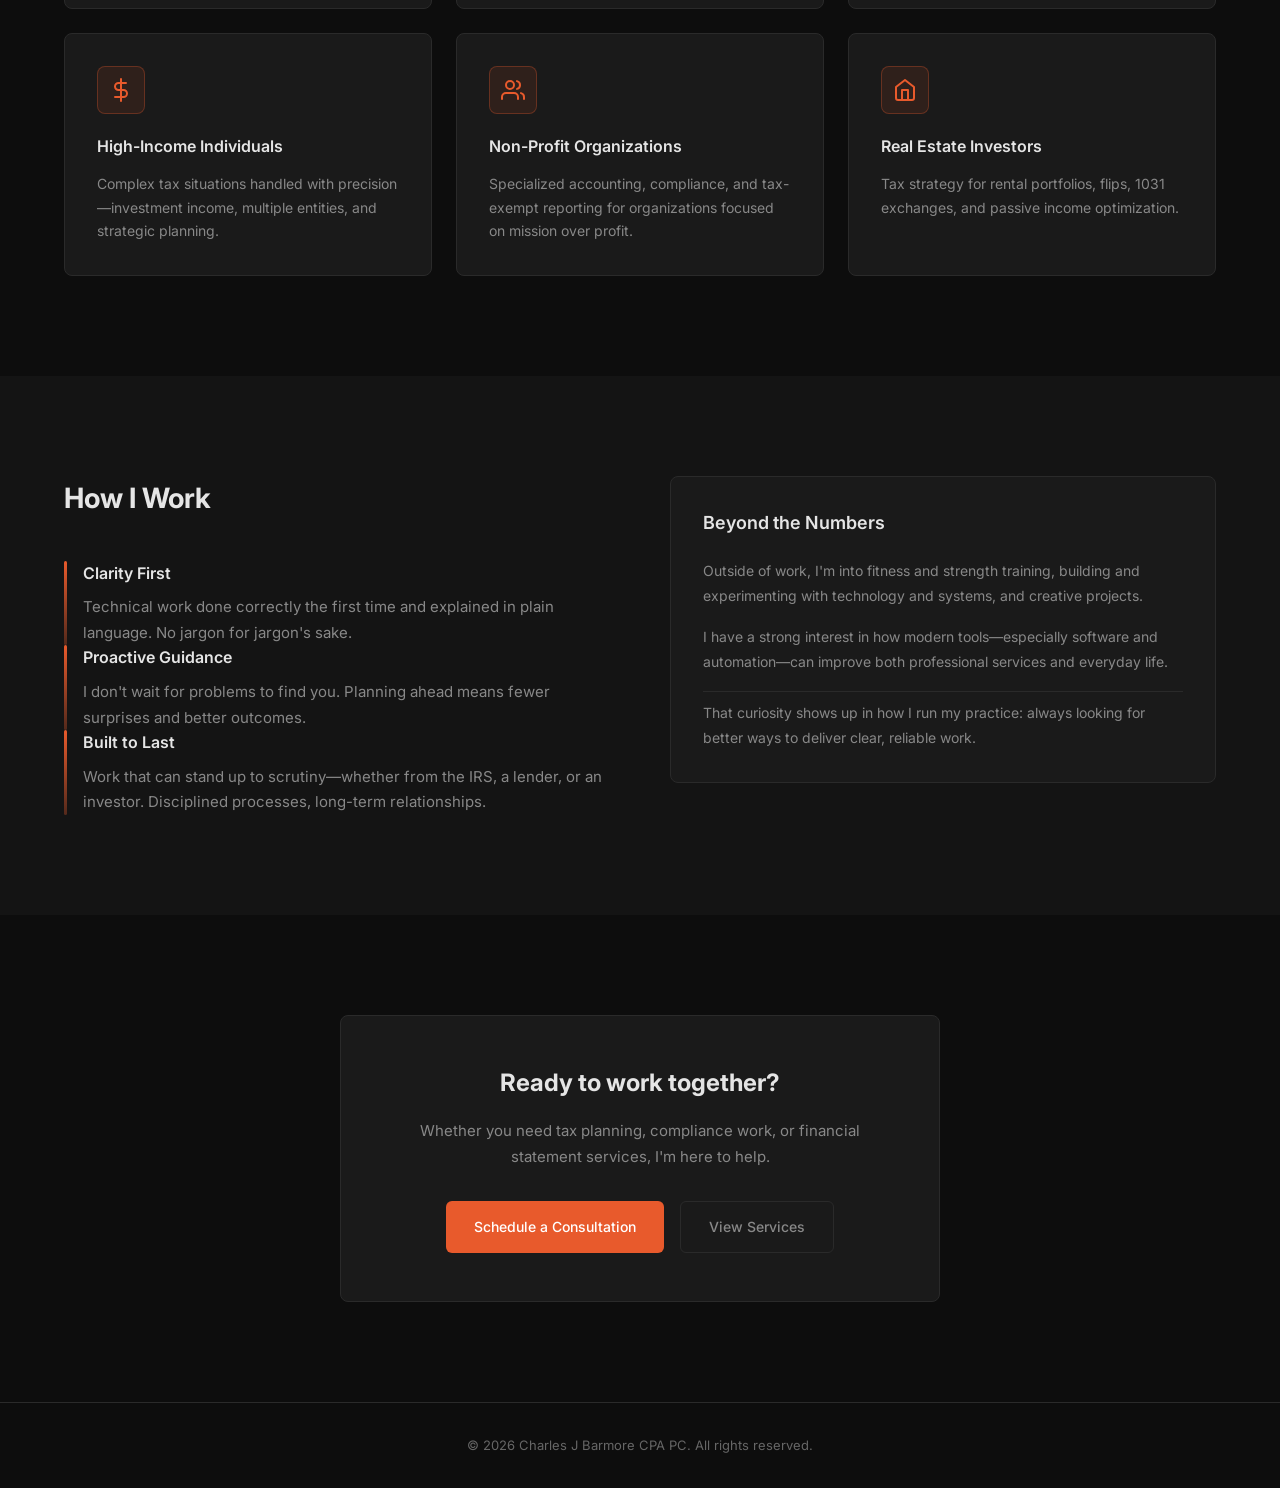
==== commit 42242a08: "Swap header logo to orange CB mark, matching favicon Co-Authored-By: Claude Opus 4.6 (1M context) <n" ====
--- a/about.html
+++ b/about.html
@@ -16,8 +16,7 @@
     <nav class="nav">
         <div class="nav-container">
             <a href="/" class="nav-logo">
-                <img src="assets/logos/cb-angle-brackets.svg" alt="CB Logo" class="logo-img">
-                CBarmore CPA
+                <img src="assets/cjb-cpa-pc-logos/logo-header-dark.svg" alt="CBarmore CPA" class="logo-img">
             </a>
             <div class="nav-links">
                 <a href="/about">About</a>
